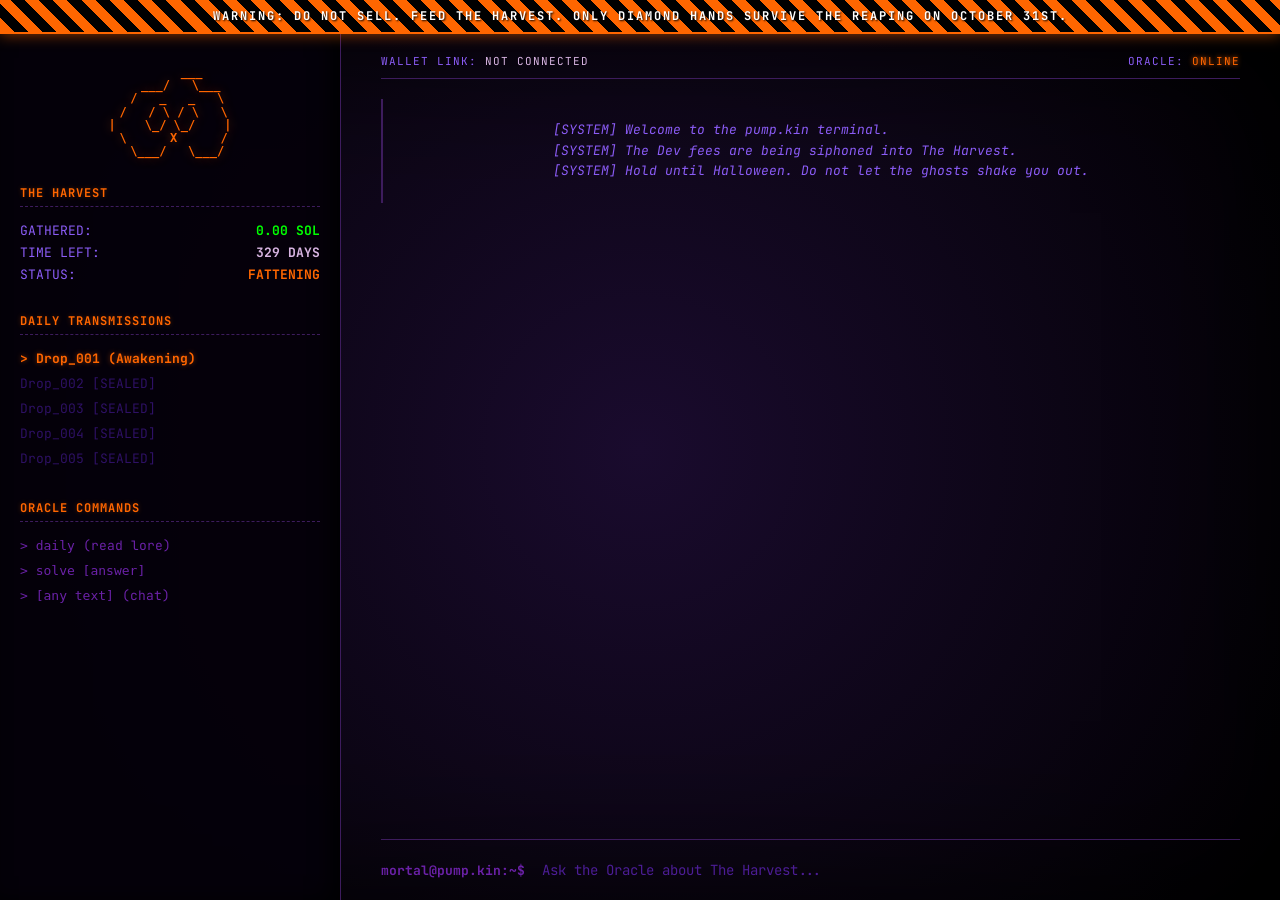
==== index.html @ 2b7a19b8 "Replace useless mini-log with an interactive ORACLE COMMANDS section in sidebar" ====
<!DOCTYPE html>
<html lang="en">
<head>
    <meta charset="UTF-8">
    <meta name="viewport" content="width=device-width, initial-scale=1.0">
    <title>pump.kin // THE HARVEST</title>
    <link rel="stylesheet" href="style.css">
    <link href="https://fonts.googleapis.com/css2?family=JetBrains+Mono:wght@400;700&display=swap" rel="stylesheet">
</head>
<body>
    
    <div class="warning-banner">
        <span class="blink">WARNING:</span> DO NOT SELL. FEED THE HARVEST. ONLY DIAMOND HANDS SURVIVE THE REAPING ON OCTOBER 31ST.
    </div>

    <div class="layout">
        
        <!-- Sidebar -->
        <div class="sidebar">
            <div class="sidebar-logo">
<pre class="ascii-pumpkin">
      ___
   ___/   \___
  /   _   _   \
 /   / \ / \   \
|    \_/ \_/    |
 \      X      /
  \___/   \___/
</pre>
            </div>

            <div class="sidebar-block">
                <div class="sidebar-title">THE HARVEST</div>
                <div class="vital-row">GATHERED: <span id="v-harvest" style="color: #00ff00;">0.00 SOL</span></div>
                <div class="vital-row">TIME LEFT: <span id="v-countdown">23 DAYS</span></div>
                <div class="vital-row">STATUS: <span id="v-mempool" style="color: #ff6600;">FATTENING</span></div>
            </div>

            <div class="sidebar-block">
                <div class="sidebar-title">DAILY TRANSMISSIONS</div>
                <ul class="ritual-list">
                    <li class="active" onclick="handleCommand('daily')">Drop_001 (Awakening)</li>
                    <li class="locked">Drop_002 [SEALED]</li>
                    <li class="locked">Drop_003 [SEALED]</li>
                    <li class="locked">Drop_004 [SEALED]</li>
                    <li class="locked">Drop_005 [SEALED]</li>
                </ul>
            </div>
            
            <div class="sidebar-block">
                <div class="sidebar-title">ORACLE COMMANDS</div>
                <ul class="ritual-list" style="color: #8b5cf6;">
                    <li onclick="document.getElementById('chat-input').value='daily'; document.getElementById('chat-input').focus();"><code>> daily</code> (read lore)</li>
                    <li onclick="document.getElementById('chat-input').value='solve '; document.getElementById('chat-input').focus();"><code>> solve [answer]</code></li>
                    <li><code>> [any text]</code> (chat)</li>
                </ul>
            </div>
        </div>

        <!-- Main Chat Area -->
        <div class="main-content">
            <div class="chat-header">
                <div class="header-left">
                    <span class="label">WALLET LINK:</span> <span class="val" id="session-id">NOT CONNECTED</span>
                </div>
                <div class="header-right">
                    <span class="label">ORACLE:</span> <span class="val" style="color: #ff6600; text-shadow: 0 0 5px #ff6600;">ONLINE</span>
                </div>
            </div>

            <div id="chat-log">
                <div class="message system">
                    [SYSTEM] Welcome to the pump.kin terminal. 
                    [SYSTEM] The Dev fees are being siphoned into The Harvest. 
                    [SYSTEM] Hold until Halloween. Do not let the ghosts shake you out.
                </div>
            </div>

            <div class="input-area">
                <span class="prompt-arrow">mortal@pump.kin:~$</span>
                <input type="text" id="chat-input" autocomplete="off" spellcheck="false" autofocus placeholder="Ask the Oracle about The Harvest...">
                <span class="cursor"></span>
            </div>
        </div>

    </div>

    <script src="script.js"></script>
</body>
</html>
---- style.css ----
body {
    margin: 0;
    padding: 0;
    /* Halloween Purple/Black gradient */
    background: radial-gradient(circle at center, #1a0b2e 0%, #000000 100%);
    color: #d8b4e2; /* Pale purple text */
    font-family: 'JetBrains Mono', 'Courier New', Courier, monospace;
    font-size: 13px;
    height: 100vh;
    display: flex;
    flex-direction: column;
}

/* Halloween Hazard Warning Banner */
.warning-banner {
    background: repeating-linear-gradient(
        45deg,
        #ff6600,
        #ff6600 10px,
        #000000 10px,
        #000000 20px
    );
    color: #fff;
    text-align: center;
    padding: 8px;
    font-weight: 700;
    font-size: 12px;
    letter-spacing: 2px;
    text-transform: uppercase;
    box-shadow: 0 0 15px rgba(255, 102, 0, 0.6);
    z-index: 10;
    text-shadow: 1px 1px 2px #000;
    border-bottom: 2px solid #ff6600;
}
.blink { animation: blinker 1s linear infinite; }
@keyframes blinker { 50% { opacity: 0; } }

/* Main Layout */
.layout {
    display: flex;
    flex-grow: 1;
    overflow: hidden;
    /* Subtle spooky spiderweb/vignette overlay effect */
    box-shadow: inset 0 0 150px rgba(0,0,0,0.9);
}

/* Sidebar */
.sidebar {
    width: 300px;
    border-right: 1px solid #3d1c5d;
    padding: 20px;
    background-color: rgba(5, 0, 10, 0.95);
    display: flex;
    flex-direction: column;
    gap: 25px;
    box-shadow: inset -10px 0 20px rgba(0,0,0,0.8);
}

.sidebar-logo {
    text-align: center;
    margin-bottom: -10px;
}

.ascii-pumpkin {
    color: #ff6600;
    font-size: 12px;
    line-height: 1.1;
    font-weight: bold;
    text-shadow: 0 0 10px rgba(255, 102, 0, 0.5);
    animation: float 3s ease-in-out infinite;
}

@keyframes float {
    0%, 100% { transform: translateY(0); }
    50% { transform: translateY(-5px); }
}

.sidebar-block {
    display: flex;
    flex-direction: column;
}

.sidebar-title {
    color: #ff6600;
    font-weight: 700;
    margin-bottom: 15px;
    border-bottom: 1px dashed #3d1c5d;
    padding-bottom: 5px;
    font-size: 12px;
    letter-spacing: 1px;
    text-shadow: 0 0 5px rgba(255, 102, 0, 0.3);
}

/* Vitals */
.vital-row {
    margin-bottom: 5px;
    color: #8b5cf6;
    display: flex;
    justify-content: space-between;
}
.vital-row span {
    color: #d8b4e2;
    font-weight: 700;
}

/* Rituals */
.ritual-list {
    list-style: none;
    padding: 0;
    margin: 0;
}

.ritual-list li {
    margin-bottom: 8px;
    cursor: pointer;
    color: #6b21a8;
    transition: color 0.2s;
}

.ritual-list li:hover { color: #d8b4e2; }

.ritual-list li.active {
    color: #ff6600;
    font-weight: 700;
    text-shadow: 0 0 5px rgba(255, 102, 0, 0.5);
}

.ritual-list li.active::before { content: "> "; }
.ritual-list li.locked { color: #2e1065; cursor: not-allowed; }

/* Mini Log */
#mini-log {
    font-size: 11px;
    color: #8b5cf6;
    display: flex;
    flex-direction: column;
    gap: 4px;
}

/* Main Content */
.main-content {
    flex-grow: 1;
    display: flex;
    flex-direction: column;
    padding: 20px 40px;
    background-color: transparent;
}

.chat-header {
    display: flex;
    justify-content: space-between;
    border-bottom: 1px solid #3d1c5d;
    padding-bottom: 10px;
    margin-bottom: 20px;
    font-size: 11px;
    letter-spacing: 1px;
}
.header-left .label, .header-right .label { color: #8b5cf6; }
.header-left .val { color: #d8b4e2; }

#chat-log {
    flex-grow: 1;
    overflow-y: auto;
    display: flex;
    flex-direction: column;
    gap: 15px;
    padding-right: 15px;
    scroll-behavior: smooth;
}
#chat-log::-webkit-scrollbar { width: 4px; }
#chat-log::-webkit-scrollbar-thumb { background-color: #ff6600; }
#chat-log::-webkit-scrollbar-track { background-color: transparent; }

.message {
    line-height: 1.6;
    word-wrap: break-word;
    white-space: pre-wrap;
    max-width: 100%;
}

.message.system {
    color: #8b5cf6;
    font-style: italic;
    border-left: 2px solid #3d1c5d;
    padding-left: 10px;
}

.message.user {
    color: #d8b4e2;
}
.message.user::before {
    content: "mortal@pump.kin:~$ ";
    color: #6b21a8;
    font-weight: 700;
}

.message.oracle {
    color: #fff; 
    border-left: 2px solid #ff6600;
    padding-left: 10px;
    background: linear-gradient(90deg, rgba(255, 102, 0, 0.08) 0%, transparent 100%);
}
.message.oracle::before {
    content: "ORACLE RESPONSE: \A";
    white-space: pre-wrap;
    color: #ff6600;
    font-weight: 700;
    text-shadow: 0 0 5px rgba(255, 102, 0, 0.8);
}

.ascii-art {
    color: #ff6600;
    display: block;
    margin-top: 15px;
    font-size: 12px;
    line-height: 1.1;
    text-shadow: 0 0 5px rgba(255, 102, 0, 0.4);
}

/* Input Area */
.input-area {
    display: flex;
    align-items: center;
    border-top: 1px solid #3d1c5d;
    padding-top: 20px;
    margin-top: 15px;
    position: relative;
}

.prompt-arrow {
    color: #6b21a8;
    margin-right: 15px;
    font-weight: 700;
}

#chat-input {
    background: transparent;
    border: none;
    color: #fff;
    font-family: inherit;
    font-size: 14px;
    flex-grow: 1;
    outline: none;
}
#chat-input::placeholder { color: #4c1d95; }

.media-container {
    margin-top: 15px;
    max-width: 350px;
    border: 1px solid #ff6600;
    padding: 5px;
    background: #000;
}
.media-container img, .media-container video { width: 100%; display: block; filter: sepia(100%) hue-rotate(330deg) saturate(300%) contrast(150%); }
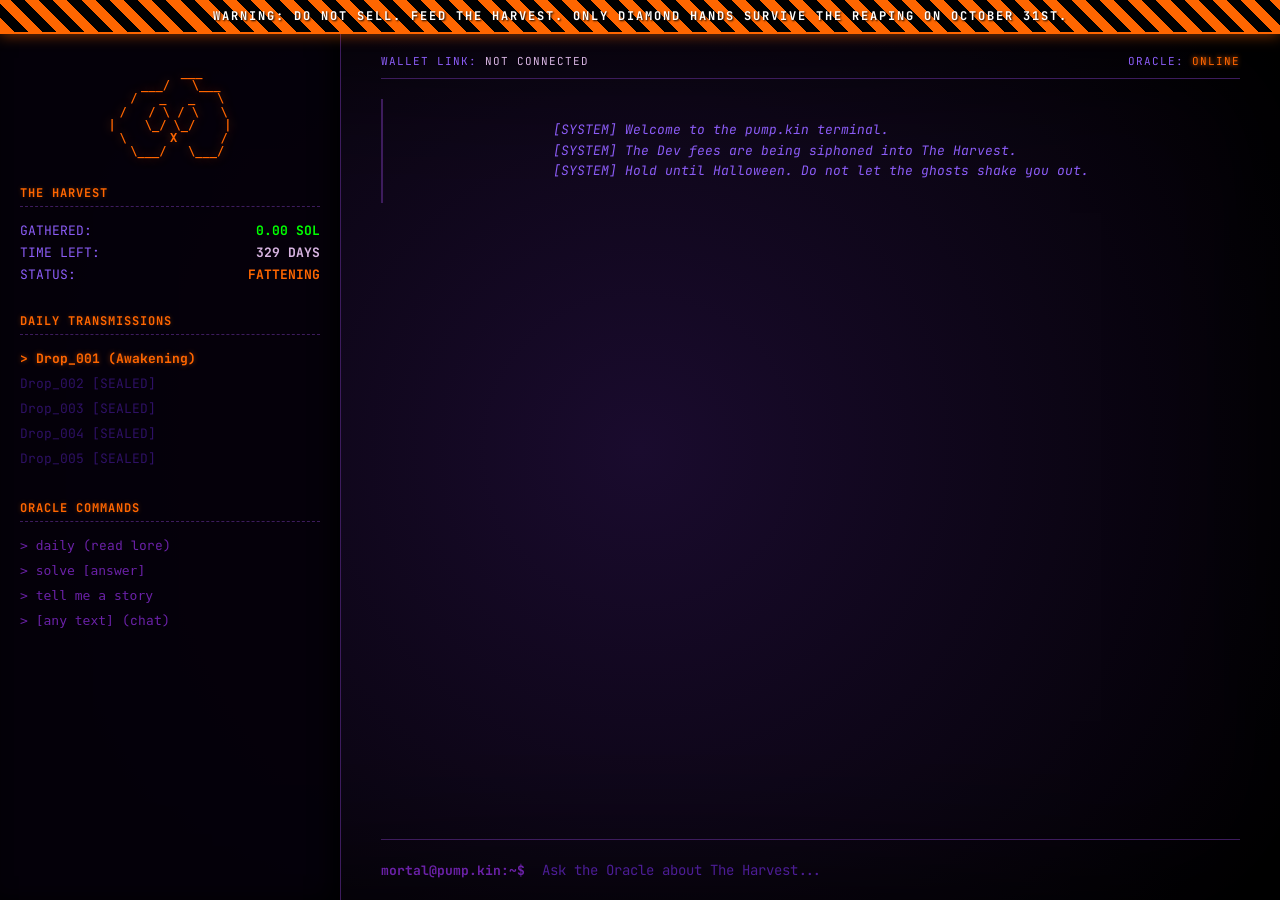
==== commit 1535d658: "Add 'tell me a story' command to sidebar" ====
--- a/index.html
+++ b/index.html
@@ -4,6 +4,7 @@
     <meta charset="UTF-8">
     <meta name="viewport" content="width=device-width, initial-scale=1.0">
     <title>pump.kin // THE HARVEST</title>
+    <link rel="icon" type="image/jpeg" href="/favicon.jpg">
     <link rel="stylesheet" href="style.css">
     <link href="https://fonts.googleapis.com/css2?family=JetBrains+Mono:wght@400;700&display=swap" rel="stylesheet">
 </head>
@@ -52,6 +53,7 @@
                 <ul class="ritual-list" style="color: #8b5cf6;">
                     <li onclick="document.getElementById('chat-input').value='daily'; document.getElementById('chat-input').focus();"><code>> daily</code> (read lore)</li>
                     <li onclick="document.getElementById('chat-input').value='solve '; document.getElementById('chat-input').focus();"><code>> solve [answer]</code></li>
+                    <li onclick="document.getElementById('chat-input').value='tell me a spooky crypto story'; document.getElementById('chat-input').focus();"><code>> tell me a story</code></li>
                     <li><code>> [any text]</code> (chat)</li>
                 </ul>
             </div>
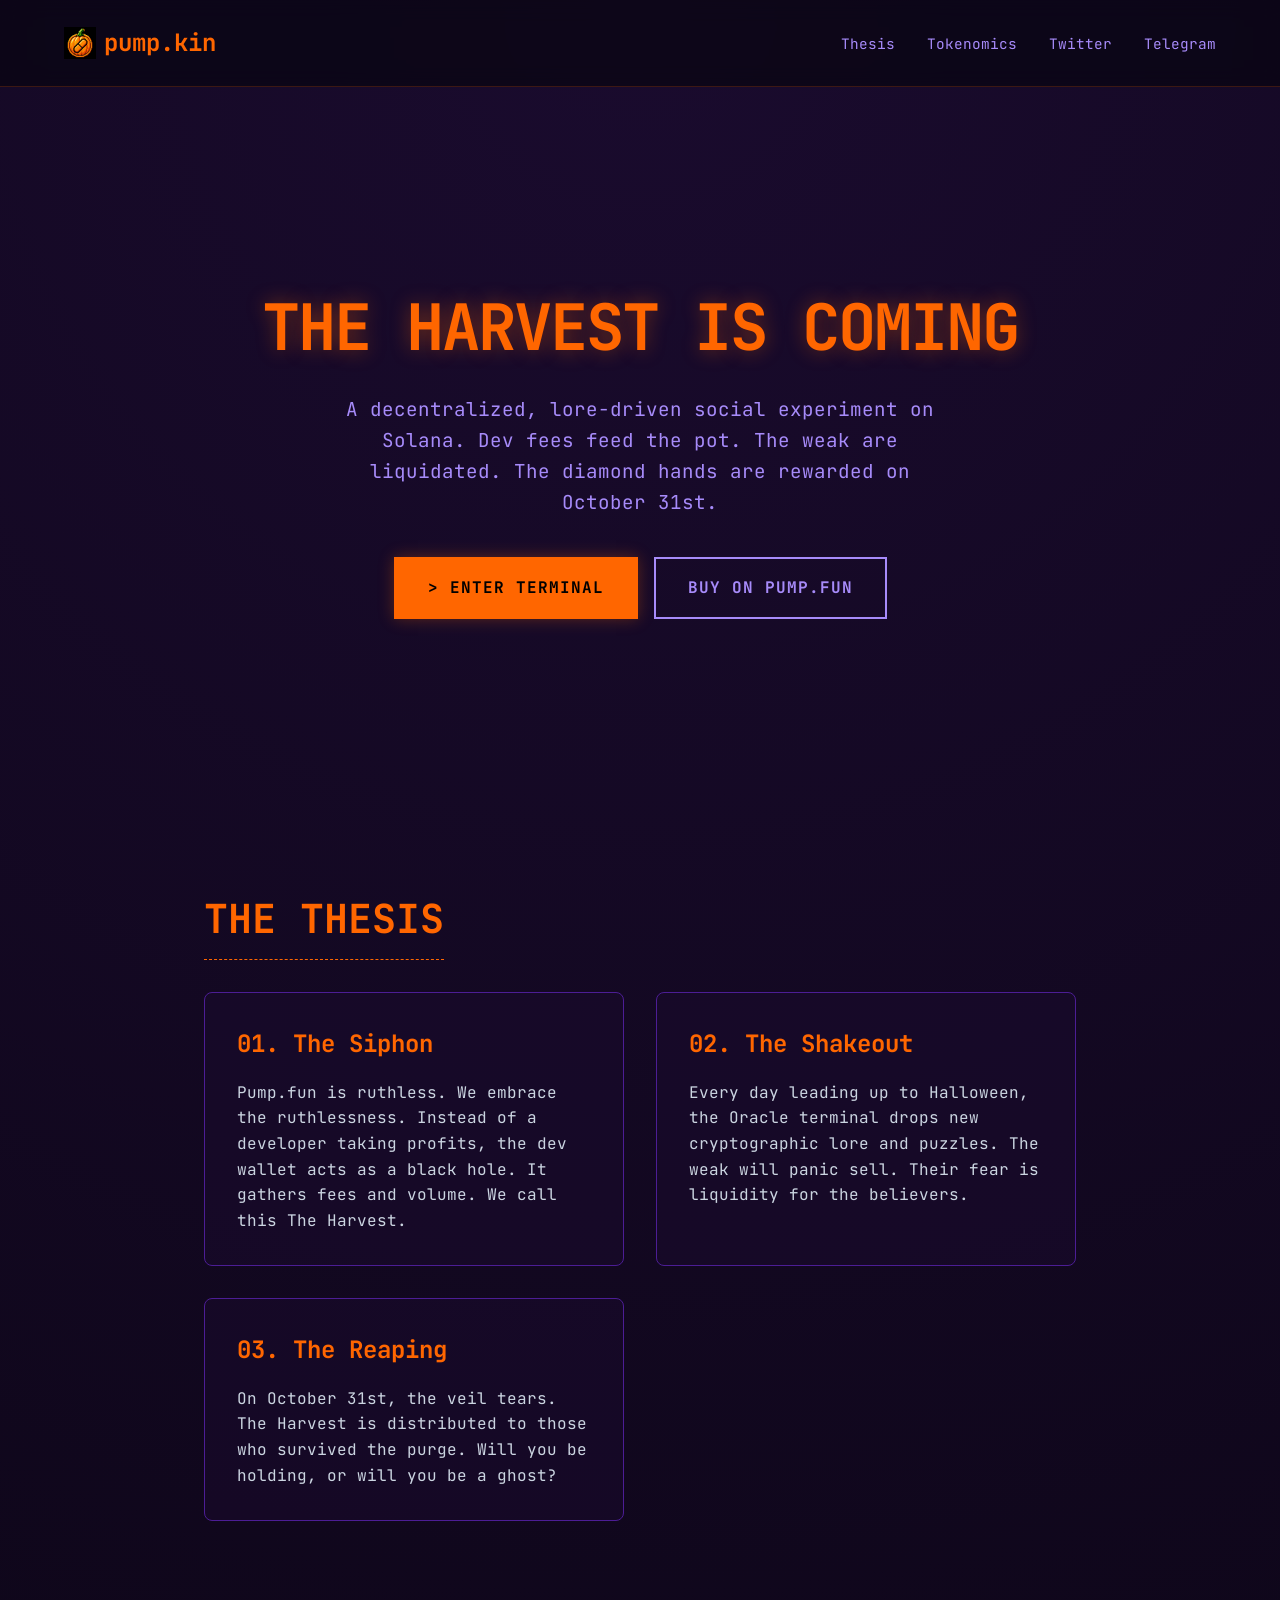
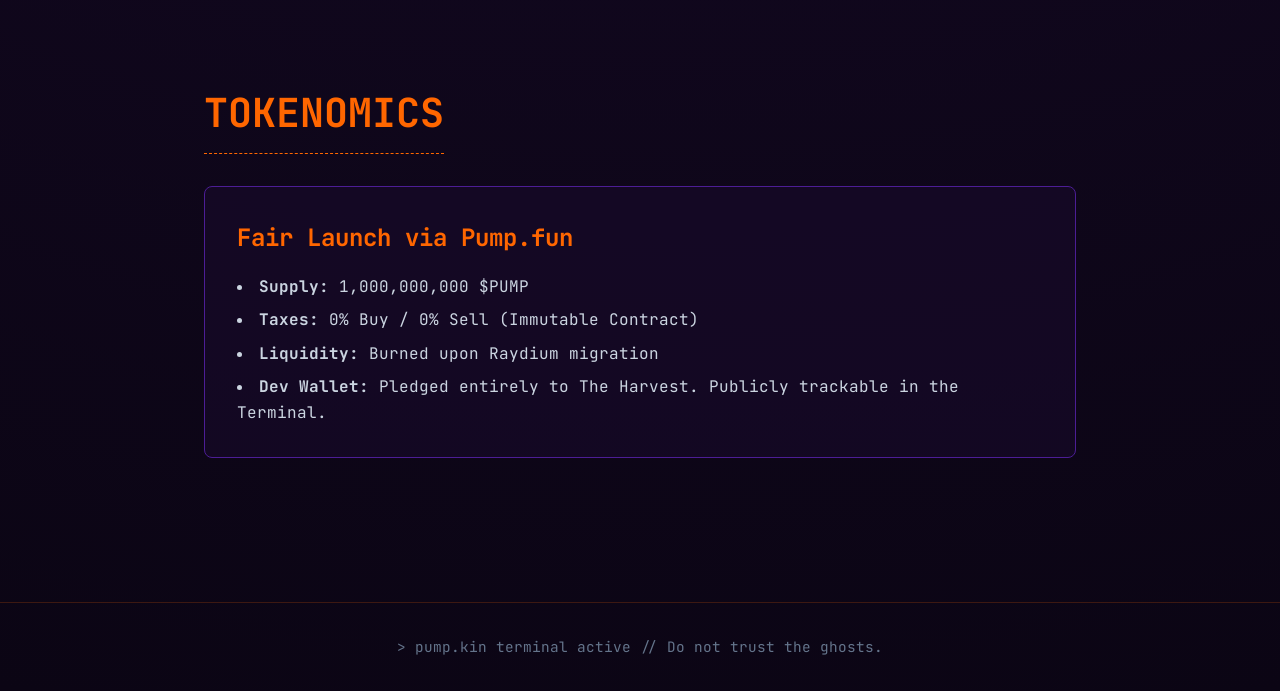
==== commit 15f7e7f3: "Build responsive crypto landing page and move terminal to /terminal.html" ====
--- a/index.html
+++ b/index.html
@@ -5,88 +5,69 @@
     <meta name="viewport" content="width=device-width, initial-scale=1.0">
     <title>pump.kin // THE HARVEST</title>
     <link rel="icon" type="image/jpeg" href="/favicon.jpg">
-    <link rel="stylesheet" href="style.css">
+    <link rel="stylesheet" href="landing.css">
     <link href="https://fonts.googleapis.com/css2?family=JetBrains+Mono:wght@400;700&display=swap" rel="stylesheet">
 </head>
 <body>
-    
-    <div class="warning-banner">
-        <span class="blink">WARNING:</span> DO NOT SELL. FEED THE HARVEST. ONLY DIAMOND HANDS SURVIVE THE REAPING ON OCTOBER 31ST.
-    </div>
 
-    <div class="layout">
-        
-        <!-- Sidebar -->
-        <div class="sidebar">
-            <div class="sidebar-logo">
-<pre class="ascii-pumpkin">
-      ___
-   ___/   \___
-  /   _   _   \
- /   / \ / \   \
-|    \_/ \_/    |
- \      X      /
-  \___/   \___/
-</pre>
+    <nav>
+        <a href="#" class="nav-brand">
+            <img src="/favicon.jpg" alt="pump.kin">
+            pump.kin
+        </a>
+        <div class="nav-links">
+            <a href="#thesis">Thesis</a>
+            <a href="#tokenomics">Tokenomics</a>
+            <a href="https://x.com" target="_blank">Twitter</a>
+            <a href="https://t.me" target="_blank">Telegram</a>
+        </div>
+    </nav>
+
+    <header class="hero">
+        <h1>THE HARVEST IS COMING</h1>
+        <p>A decentralized, lore-driven social experiment on Solana. Dev fees feed the pot. The weak are liquidated. The diamond hands are rewarded on October 31st.</p>
+        <div class="btn-group">
+            <a href="/terminal.html" class="btn btn-primary">> ENTER TERMINAL</a>
+            <a href="https://pump.fun" target="_blank" class="btn btn-secondary">BUY ON PUMP.FUN</a>
+        </div>
+    </header>
+
+    <section id="thesis">
+        <h2 class="section-title">THE THESIS</h2>
+        <div class="grid">
+            <div class="card">
+                <h3>01. The Siphon</h3>
+                <p>Pump.fun is ruthless. We embrace the ruthlessness. Instead of a developer taking profits, the dev wallet acts as a black hole. It gathers fees and volume. We call this The Harvest.</p>
             </div>
+            <div class="card">
+                <h3>02. The Shakeout</h3>
+                <p>Every day leading up to Halloween, the Oracle terminal drops new cryptographic lore and puzzles. The weak will panic sell. Their fear is liquidity for the believers.</p>
+            </div>
+            <div class="card">
+                <h3>03. The Reaping</h3>
+                <p>On October 31st, the veil tears. The Harvest is distributed to those who survived the purge. Will you be holding, or will you be a ghost?</p>
+            </div>
+        </div>
+    </section>
 
-            <div class="sidebar-block">
-                <div class="sidebar-title">THE HARVEST</div>
-                <div class="vital-row">GATHERED: <span id="v-harvest" style="color: #00ff00;">0.00 SOL</span></div>
-                <div class="vital-row">TIME LEFT: <span id="v-countdown">23 DAYS</span></div>
-                <div class="vital-row">STATUS: <span id="v-mempool" style="color: #ff6600;">FATTENING</span></div>
-            </div>
-
-            <div class="sidebar-block">
-                <div class="sidebar-title">DAILY TRANSMISSIONS</div>
-                <ul class="ritual-list">
-                    <li class="active" onclick="handleCommand('daily')">Drop_001 (Awakening)</li>
-                    <li class="locked">Drop_002 [SEALED]</li>
-                    <li class="locked">Drop_003 [SEALED]</li>
-                    <li class="locked">Drop_004 [SEALED]</li>
-                    <li class="locked">Drop_005 [SEALED]</li>
-                </ul>
-            </div>
-            
-            <div class="sidebar-block">
-                <div class="sidebar-title">ORACLE COMMANDS</div>
-                <ul class="ritual-list" style="color: #8b5cf6;">
-                    <li onclick="document.getElementById('chat-input').value='daily'; document.getElementById('chat-input').focus();"><code>> daily</code> (read lore)</li>
-                    <li onclick="document.getElementById('chat-input').value='solve '; document.getElementById('chat-input').focus();"><code>> solve [answer]</code></li>
-                    <li onclick="document.getElementById('chat-input').value='tell me a spooky crypto story'; document.getElementById('chat-input').focus();"><code>> tell me a story</code></li>
-                    <li><code>> [any text]</code> (chat)</li>
+    <section id="tokenomics">
+        <h2 class="section-title">TOKENOMICS</h2>
+        <div class="grid" style="grid-template-columns: 1fr;">
+            <div class="card">
+                <h3>Fair Launch via Pump.fun</h3>
+                <ul style="list-style-position: inside; color: #cbd5e1; margin-top: 1rem;">
+                    <li style="margin-bottom: 0.5rem;"><strong>Supply:</strong> 1,000,000,000 $PUMP</li>
+                    <li style="margin-bottom: 0.5rem;"><strong>Taxes:</strong> 0% Buy / 0% Sell (Immutable Contract)</li>
+                    <li style="margin-bottom: 0.5rem;"><strong>Liquidity:</strong> Burned upon Raydium migration</li>
+                    <li><strong>Dev Wallet:</strong> Pledged entirely to The Harvest. Publicly trackable in the Terminal.</li>
                 </ul>
             </div>
         </div>
+    </section>
 
-        <!-- Main Chat Area -->
-        <div class="main-content">
-            <div class="chat-header">
-                <div class="header-left">
-                    <span class="label">WALLET LINK:</span> <span class="val" id="session-id">NOT CONNECTED</span>
-                </div>
-                <div class="header-right">
-                    <span class="label">ORACLE:</span> <span class="val" style="color: #ff6600; text-shadow: 0 0 5px #ff6600;">ONLINE</span>
-                </div>
-            </div>
+    <footer>
+        > pump.kin terminal active // Do not trust the ghosts.
+    </footer>
 
-            <div id="chat-log">
-                <div class="message system">
-                    [SYSTEM] Welcome to the pump.kin terminal. 
-                    [SYSTEM] The Dev fees are being siphoned into The Harvest. 
-                    [SYSTEM] Hold until Halloween. Do not let the ghosts shake you out.
-                </div>
-            </div>
-
-            <div class="input-area">
-                <span class="prompt-arrow">mortal@pump.kin:~$</span>
-                <input type="text" id="chat-input" autocomplete="off" spellcheck="false" autofocus placeholder="Ask the Oracle about The Harvest...">
-                <span class="cursor"></span>
-            </div>
-        </div>
-
-    </div>
-
-    <script src="script.js"></script>
 </body>
 </html>
--- a/landing.css
+++ b/landing.css
@@ -0,0 +1,188 @@
+* {
+    margin: 0;
+    padding: 0;
+    box-sizing: border-box;
+}
+
+body {
+    background-color: #0b0514;
+    background-image: radial-gradient(circle at 50% 0%, #1a0b2e 0%, #0b0514 100%);
+    color: #e2e8f0;
+    font-family: 'JetBrains Mono', monospace;
+    line-height: 1.6;
+    min-height: 100vh;
+    overflow-x: hidden;
+}
+
+/* Nav */
+nav {
+    display: flex;
+    justify-content: space-between;
+    align-items: center;
+    padding: 1.5rem 5%;
+    border-bottom: 1px solid rgba(255, 102, 0, 0.2);
+    background: rgba(11, 5, 20, 0.8);
+    backdrop-filter: blur(10px);
+    position: sticky;
+    top: 0;
+    z-index: 100;
+}
+
+.nav-brand {
+    font-size: 1.5rem;
+    font-weight: bold;
+    color: #ff6600;
+    display: flex;
+    align-items: center;
+    gap: 0.5rem;
+    text-decoration: none;
+}
+
+.nav-brand img {
+    height: 32px;
+    width: 32px;
+}
+
+.nav-links {
+    display: flex;
+    gap: 2rem;
+}
+
+.nav-links a {
+    color: #a78bfa;
+    text-decoration: none;
+    font-size: 0.9rem;
+    transition: color 0.2s;
+}
+
+.nav-links a:hover {
+    color: #ff6600;
+}
+
+/* Hero */
+.hero {
+    min-height: 80vh;
+    display: flex;
+    flex-direction: column;
+    justify-content: center;
+    align-items: center;
+    text-align: center;
+    padding: 4rem 5%;
+    position: relative;
+}
+
+.hero h1 {
+    font-size: 4rem;
+    color: #ff6600;
+    margin-bottom: 1rem;
+    text-shadow: 0 0 20px rgba(255, 102, 0, 0.4);
+    letter-spacing: -2px;
+}
+
+.hero p {
+    font-size: 1.2rem;
+    color: #a78bfa;
+    max-width: 600px;
+    margin-bottom: 2.5rem;
+}
+
+.btn-group {
+    display: flex;
+    gap: 1rem;
+    flex-wrap: wrap;
+    justify-content: center;
+}
+
+.btn {
+    padding: 1rem 2rem;
+    font-size: 1rem;
+    font-weight: bold;
+    font-family: inherit;
+    text-decoration: none;
+    text-transform: uppercase;
+    border: 2px solid;
+    cursor: pointer;
+    transition: all 0.2s;
+    letter-spacing: 1px;
+}
+
+.btn-primary {
+    background: #ff6600;
+    color: #000;
+    border-color: #ff6600;
+    box-shadow: 0 0 15px rgba(255, 102, 0, 0.3);
+}
+
+.btn-primary:hover {
+    background: transparent;
+    color: #ff6600;
+    box-shadow: 0 0 25px rgba(255, 102, 0, 0.5);
+}
+
+.btn-secondary {
+    background: transparent;
+    color: #a78bfa;
+    border-color: #a78bfa;
+}
+
+.btn-secondary:hover {
+    background: rgba(167, 139, 250, 0.1);
+    color: #fff;
+    border-color: #fff;
+}
+
+/* Sections */
+section {
+    padding: 5rem 5%;
+    max-width: 1000px;
+    margin: 0 auto;
+}
+
+.section-title {
+    font-size: 2.5rem;
+    color: #ff6600;
+    margin-bottom: 2rem;
+    border-bottom: 1px dashed #ff6600;
+    padding-bottom: 0.5rem;
+    display: inline-block;
+}
+
+/* Cards */
+.grid {
+    display: grid;
+    grid-template-columns: repeat(auto-fit, minmax(300px, 1fr));
+    gap: 2rem;
+}
+
+.card {
+    background: rgba(26, 11, 46, 0.5);
+    border: 1px solid #4c1d95;
+    padding: 2rem;
+    border-radius: 8px;
+    transition: transform 0.2s, border-color 0.2s;
+}
+
+.card:hover {
+    transform: translateY(-5px);
+    border-color: #ff6600;
+}
+
+.card h3 {
+    color: #ff6600;
+    margin-bottom: 1rem;
+    font-size: 1.5rem;
+}
+
+.card p {
+    color: #cbd5e1;
+}
+
+/* Footer */
+footer {
+    text-align: center;
+    padding: 2rem;
+    border-top: 1px solid rgba(255, 102, 0, 0.2);
+    margin-top: 4rem;
+    color: #64748b;
+    font-size: 0.9rem;
+}
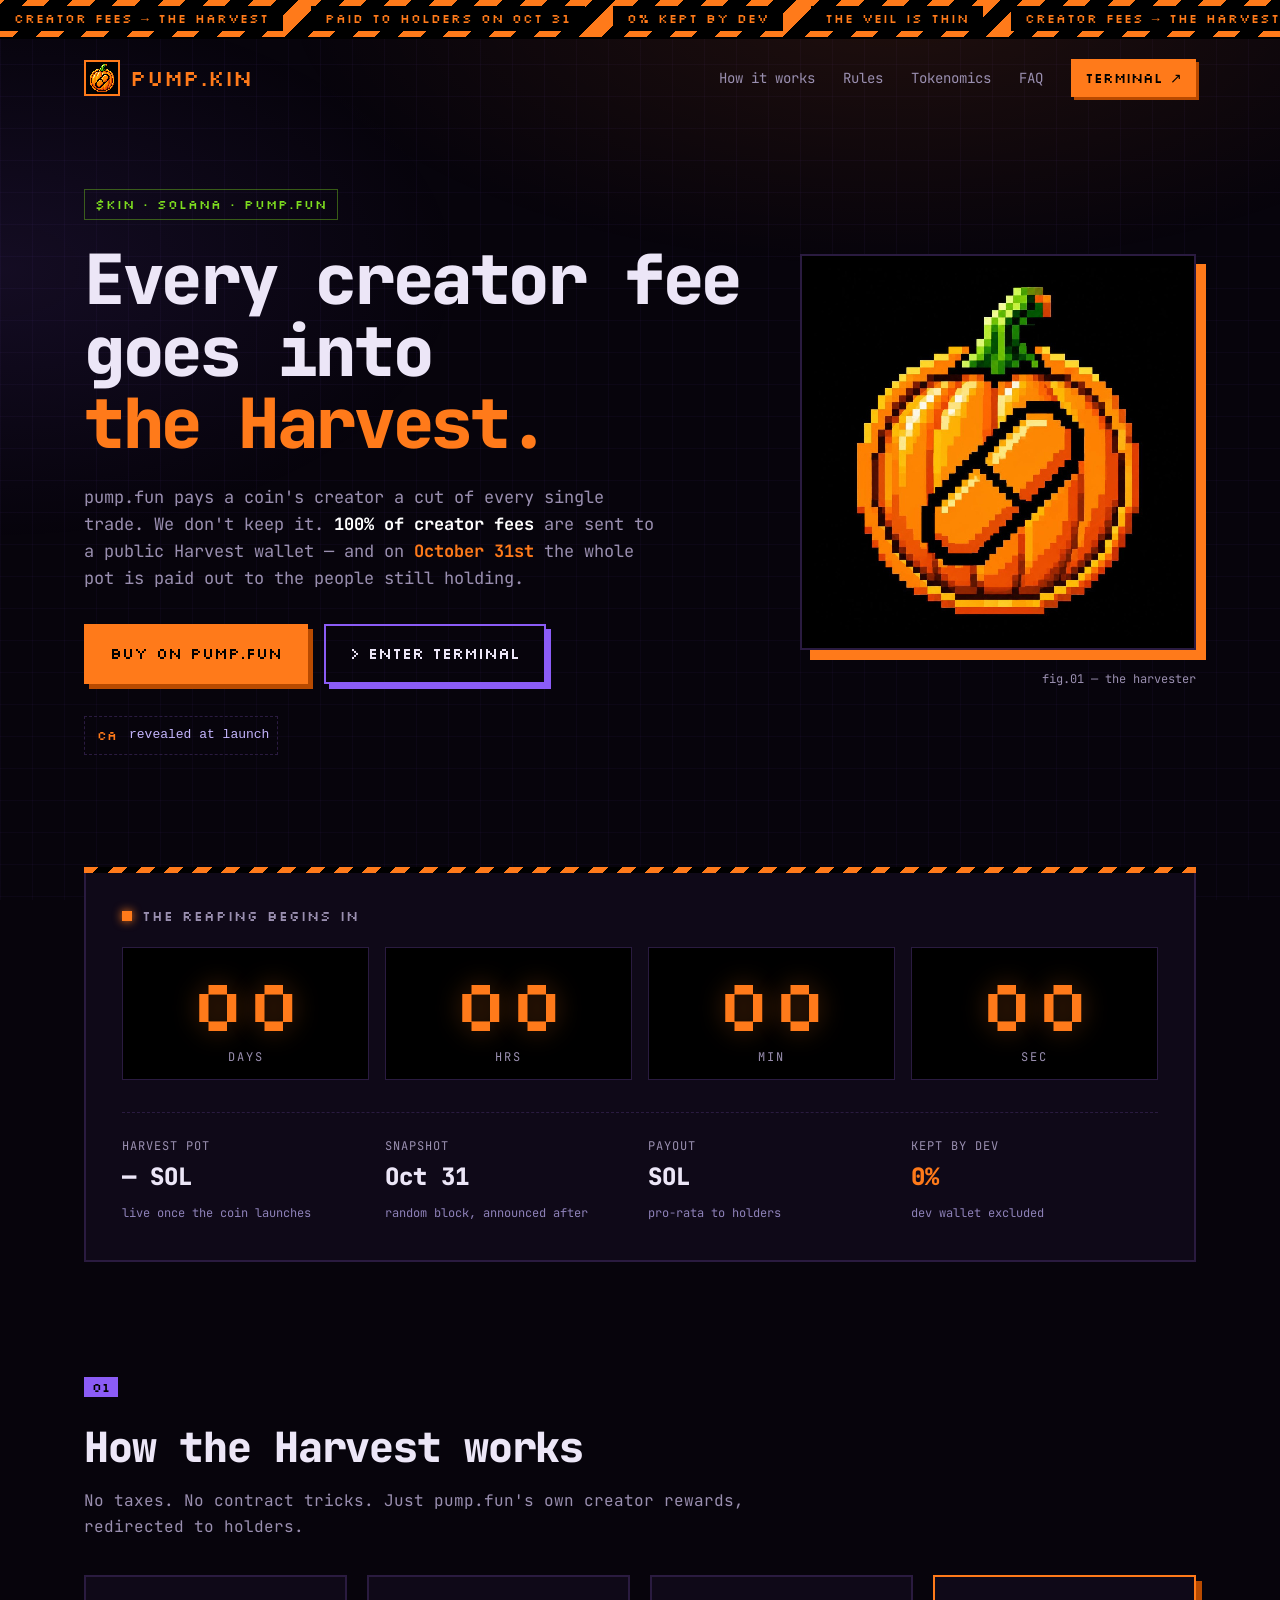
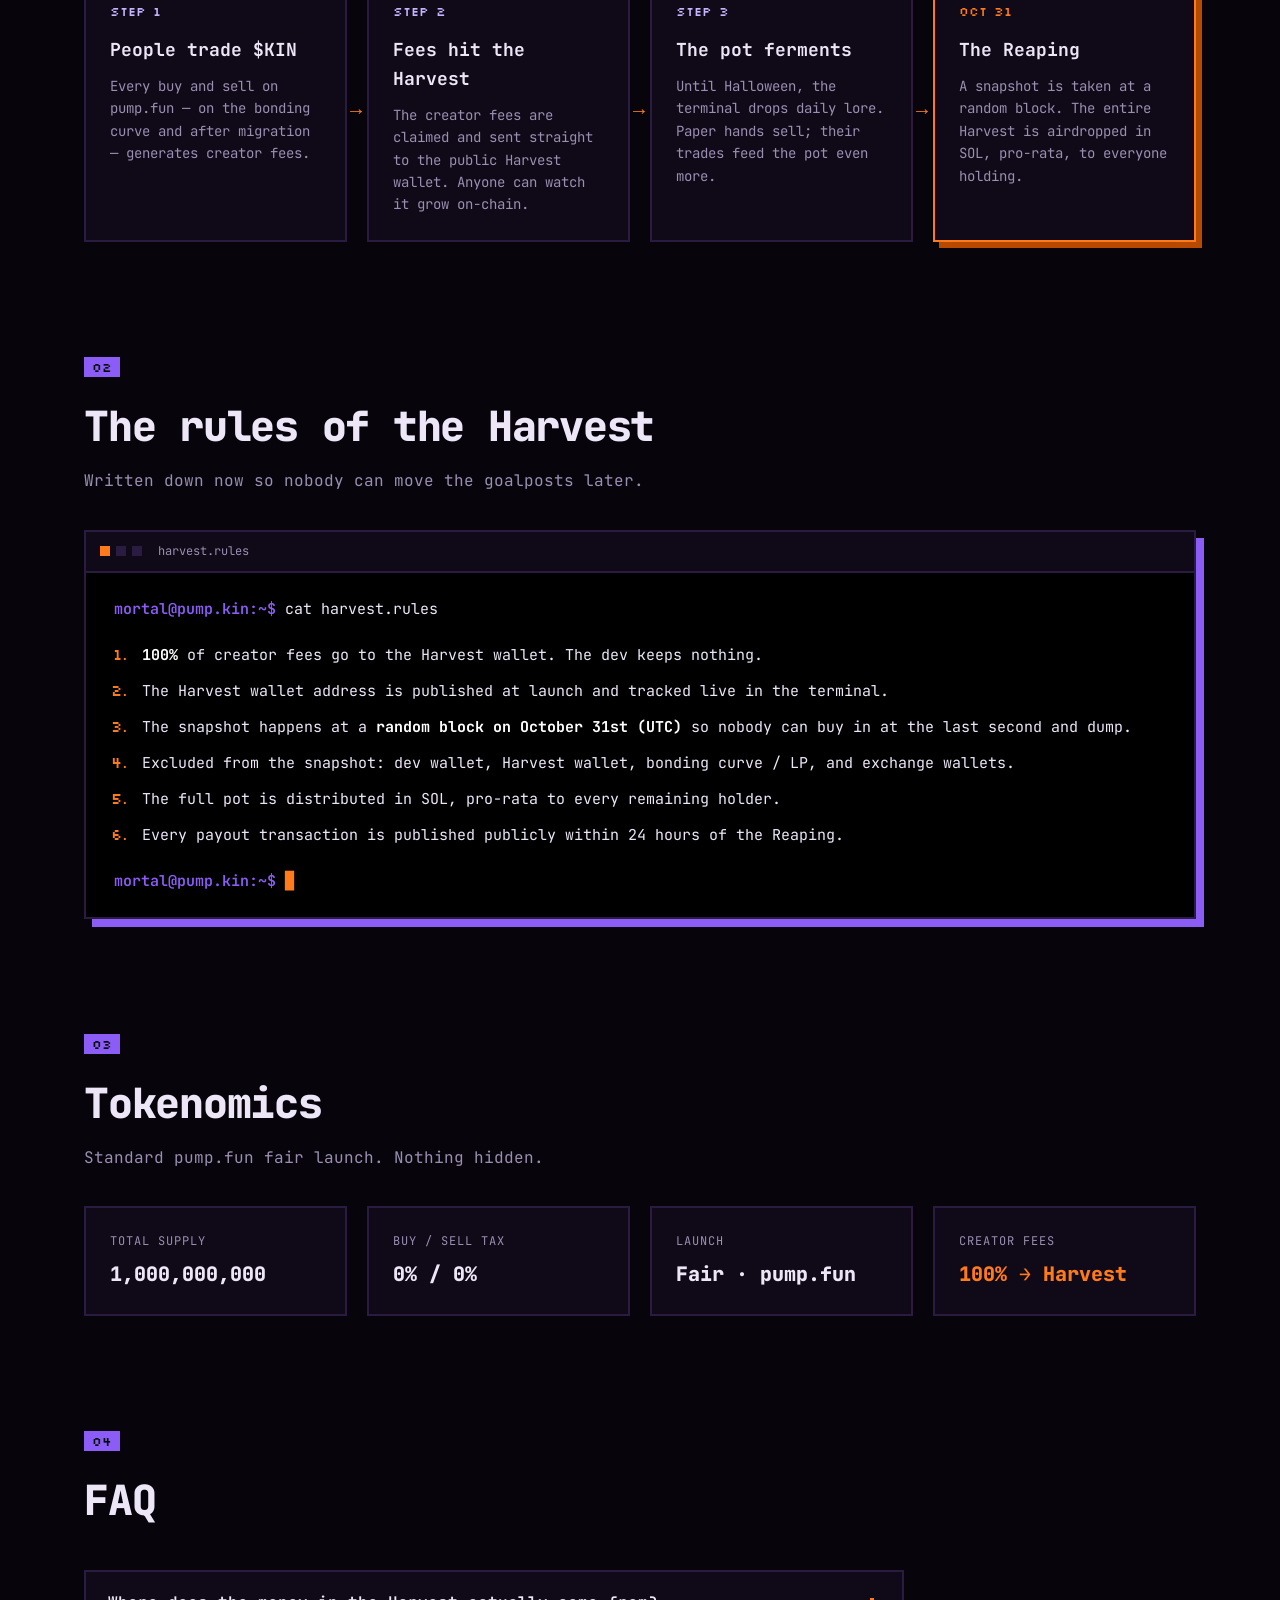
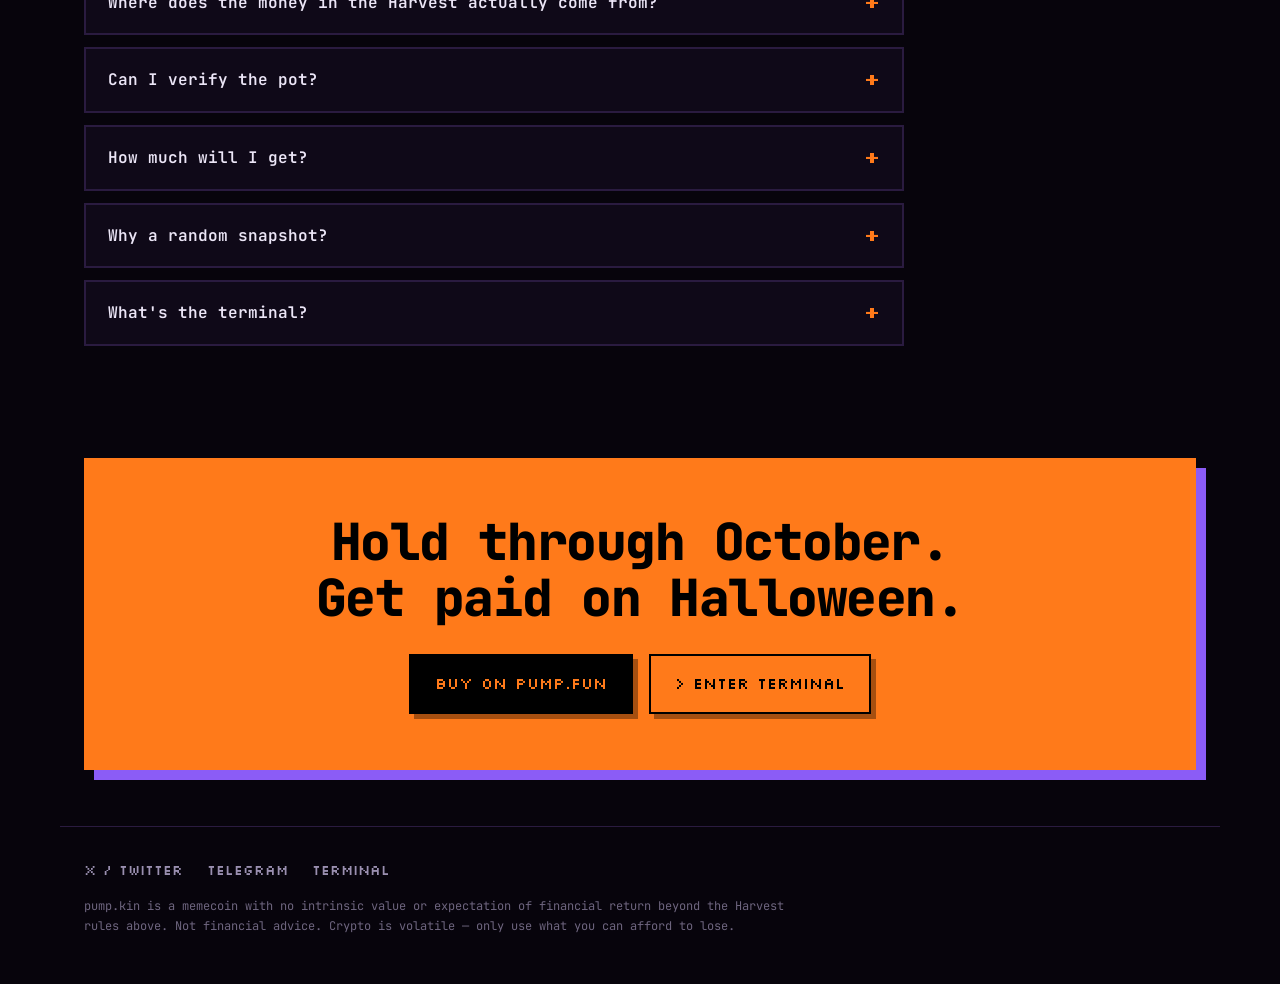
==== commit 4ecf7b7d: "Redesign landing page around the Harvest thesis (creator fees -> holders on Oct 31)" ====
--- a/index.html
+++ b/index.html
@@ -3,71 +3,230 @@
 <head>
     <meta charset="UTF-8">
     <meta name="viewport" content="width=device-width, initial-scale=1.0">
-    <title>pump.kin // THE HARVEST</title>
+    <title>pump.kin — The Harvest</title>
+    <meta name="description" content="Every pump.fun creator fee goes into the Harvest. On October 31st, it gets paid out to the holders.">
     <link rel="icon" type="image/jpeg" href="/favicon.jpg">
+    <link rel="preconnect" href="https://fonts.googleapis.com">
+    <link rel="preconnect" href="https://fonts.gstatic.com" crossorigin>
+    <link href="https://fonts.googleapis.com/css2?family=JetBrains+Mono:wght@400;600;800&family=Silkscreen:wght@400;700&display=swap" rel="stylesheet">
     <link rel="stylesheet" href="landing.css">
-    <link href="https://fonts.googleapis.com/css2?family=JetBrains+Mono:wght@400;700&display=swap" rel="stylesheet">
 </head>
 <body>
 
-    <nav>
-        <a href="#" class="nav-brand">
-            <img src="/favicon.jpg" alt="pump.kin">
-            pump.kin
+    <!-- Hazard tape ticker -->
+    <div class="tape" aria-hidden="true">
+        <div class="tape-track">
+            <span>CREATOR FEES → THE HARVEST</span><span>PAID TO HOLDERS ON OCT 31</span><span>0% KEPT BY DEV</span><span>THE VEIL IS THIN</span>
+            <span>CREATOR FEES → THE HARVEST</span><span>PAID TO HOLDERS ON OCT 31</span><span>0% KEPT BY DEV</span><span>THE VEIL IS THIN</span>
+            <span>CREATOR FEES → THE HARVEST</span><span>PAID TO HOLDERS ON OCT 31</span><span>0% KEPT BY DEV</span><span>THE VEIL IS THIN</span>
+            <span>CREATOR FEES → THE HARVEST</span><span>PAID TO HOLDERS ON OCT 31</span><span>0% KEPT BY DEV</span><span>THE VEIL IS THIN</span>
+        </div>
+    </div>
+
+    <nav class="wrap">
+        <a href="#" class="brand">
+            <img src="/favicon.jpg" alt="">
+            <span>pump.kin</span>
         </a>
         <div class="nav-links">
-            <a href="#thesis">Thesis</a>
+            <a href="#how">How it works</a>
+            <a href="#rules">Rules</a>
             <a href="#tokenomics">Tokenomics</a>
-            <a href="https://x.com" target="_blank">Twitter</a>
-            <a href="https://t.me" target="_blank">Telegram</a>
+            <a href="#faq">FAQ</a>
+            <a href="/terminal.html" class="nav-cta">Terminal ↗</a>
         </div>
     </nav>
 
-    <header class="hero">
-        <h1>THE HARVEST IS COMING</h1>
-        <p>A decentralized, lore-driven social experiment on Solana. Dev fees feed the pot. The weak are liquidated. The diamond hands are rewarded on October 31st.</p>
-        <div class="btn-group">
-            <a href="/terminal.html" class="btn btn-primary">> ENTER TERMINAL</a>
-            <a href="https://pump.fun" target="_blank" class="btn btn-secondary">BUY ON PUMP.FUN</a>
+    <!-- HERO -->
+    <header class="hero wrap">
+        <div class="hero-copy">
+            <div class="eyebrow">$KIN · SOLANA · PUMP.FUN</div>
+            <h1>Every creator fee goes into <span class="o">the&nbsp;Harvest.</span></h1>
+            <p class="lede">
+                pump.fun pays a coin's creator a cut of every single trade.
+                We don't keep it. <b>100% of creator fees</b> are sent to a public Harvest wallet —
+                and on <b class="o">October 31st</b> the whole pot is paid out to the people still holding.
+            </p>
+            <div class="cta-row">
+                <a href="https://pump.fun" target="_blank" rel="noopener" class="btn btn-primary">Buy on pump.fun</a>
+                <a href="/terminal.html" class="btn btn-ghost">&gt; Enter terminal</a>
+            </div>
+            <div class="ca">
+                <span class="ca-label">CA</span>
+                <code id="ca-value">revealed at launch</code>
+                <button id="ca-copy" type="button">copy</button>
+            </div>
+        </div>
+
+        <div class="hero-art">
+            <div class="art-frame">
+                <img src="/favicon.jpg" alt="pump.kin pixel pumpkin">
+            </div>
+            <div class="art-caption">fig.01 — the harvester</div>
         </div>
     </header>
 
-    <section id="thesis">
-        <h2 class="section-title">THE THESIS</h2>
-        <div class="grid">
-            <div class="card">
-                <h3>01. The Siphon</h3>
-                <p>Pump.fun is ruthless. We embrace the ruthlessness. Instead of a developer taking profits, the dev wallet acts as a black hole. It gathers fees and volume. We call this The Harvest.</p>
-            </div>
-            <div class="card">
-                <h3>02. The Shakeout</h3>
-                <p>Every day leading up to Halloween, the Oracle terminal drops new cryptographic lore and puzzles. The weak will panic sell. Their fear is liquidity for the believers.</p>
-            </div>
-            <div class="card">
-                <h3>03. The Reaping</h3>
-                <p>On October 31st, the veil tears. The Harvest is distributed to those who survived the purge. Will you be holding, or will you be a ghost?</p>
-            </div>
-        </div>
-    </section>
-
-    <section id="tokenomics">
-        <h2 class="section-title">TOKENOMICS</h2>
-        <div class="grid" style="grid-template-columns: 1fr;">
-            <div class="card">
-                <h3>Fair Launch via Pump.fun</h3>
-                <ul style="list-style-position: inside; color: #cbd5e1; margin-top: 1rem;">
-                    <li style="margin-bottom: 0.5rem;"><strong>Supply:</strong> 1,000,000,000 $PUMP</li>
-                    <li style="margin-bottom: 0.5rem;"><strong>Taxes:</strong> 0% Buy / 0% Sell (Immutable Contract)</li>
-                    <li style="margin-bottom: 0.5rem;"><strong>Liquidity:</strong> Burned upon Raydium migration</li>
-                    <li><strong>Dev Wallet:</strong> Pledged entirely to The Harvest. Publicly trackable in the Terminal.</li>
-                </ul>
-            </div>
-        </div>
-    </section>
-
-    <footer>
-        > pump.kin terminal active // Do not trust the ghosts.
+    <!-- COUNTDOWN + POT -->
+    <section class="wrap">
+        <div class="reaping">
+            <div class="reaping-head">
+                <span class="dot"></span> THE REAPING BEGINS IN
+            </div>
+            <div class="countdown" id="countdown">
+                <div><span id="cd-d">00</span><small>days</small></div>
+                <div><span id="cd-h">00</span><small>hrs</small></div>
+                <div><span id="cd-m">00</span><small>min</small></div>
+                <div><span id="cd-s">00</span><small>sec</small></div>
+            </div>
+            <div class="pot-grid">
+                <div class="pot">
+                    <small>Harvest pot</small>
+                    <strong id="pot-value">— SOL</strong>
+                    <em>live once the coin launches</em>
+                </div>
+                <div class="pot">
+                    <small>Snapshot</small>
+                    <strong>Oct 31</strong>
+                    <em>random block, announced after</em>
+                </div>
+                <div class="pot">
+                    <small>Payout</small>
+                    <strong>SOL</strong>
+                    <em>pro-rata to holders</em>
+                </div>
+                <div class="pot">
+                    <small>Kept by dev</small>
+                    <strong class="o">0%</strong>
+                    <em>dev wallet excluded</em>
+                </div>
+            </div>
+        </div>
+    </section>
+
+    <!-- HOW IT WORKS -->
+    <section id="how" class="wrap">
+        <div class="section-head">
+            <span class="tag">01</span>
+            <h2>How the Harvest works</h2>
+            <p>No taxes. No contract tricks. Just pump.fun's own creator rewards, redirected to holders.</p>
+        </div>
+
+        <div class="steps">
+            <div class="step">
+                <div class="step-num">STEP 1</div>
+                <h3>People trade $KIN</h3>
+                <p>Every buy and sell on pump.fun — on the bonding curve and after migration — generates creator fees.</p>
+            </div>
+            <div class="step">
+                <div class="step-num">STEP 2</div>
+                <h3>Fees hit the Harvest</h3>
+                <p>The creator fees are claimed and sent straight to the public Harvest wallet. Anyone can watch it grow on-chain.</p>
+            </div>
+            <div class="step">
+                <div class="step-num">STEP 3</div>
+                <h3>The pot ferments</h3>
+                <p>Until Halloween, the terminal drops daily lore. Paper hands sell; their trades feed the pot even more.</p>
+            </div>
+            <div class="step step-final">
+                <div class="step-num">OCT 31</div>
+                <h3>The Reaping</h3>
+                <p>A snapshot is taken at a random block. The entire Harvest is airdropped in SOL, pro-rata, to everyone holding.</p>
+            </div>
+        </div>
+    </section>
+
+    <!-- RULES -->
+    <section id="rules" class="wrap">
+        <div class="section-head">
+            <span class="tag">02</span>
+            <h2>The rules of the Harvest</h2>
+            <p>Written down now so nobody can move the goalposts later.</p>
+        </div>
+
+        <div class="term">
+            <div class="term-bar"><i></i><i></i><i></i><span>harvest.rules</span></div>
+            <div class="term-body">
+                <p><span class="p">mortal@pump.kin:~$</span> cat harvest.rules</p>
+                <ol>
+                    <li><b>100%</b> of creator fees go to the Harvest wallet. The dev keeps nothing.</li>
+                    <li>The Harvest wallet address is published at launch and tracked live in the terminal.</li>
+                    <li>The snapshot happens at a <b>random block on October 31st (UTC)</b> so nobody can buy in at the last second and dump.</li>
+                    <li>Excluded from the snapshot: dev wallet, Harvest wallet, bonding curve / LP, and exchange wallets.</li>
+                    <li>The full pot is distributed in SOL, pro-rata to every remaining holder.</li>
+                    <li>Every payout transaction is published publicly within 24 hours of the Reaping.</li>
+                </ol>
+                <p><span class="p">mortal@pump.kin:~$</span> <span class="blink">█</span></p>
+            </div>
+        </div>
+    </section>
+
+    <!-- TOKENOMICS -->
+    <section id="tokenomics" class="wrap">
+        <div class="section-head">
+            <span class="tag">03</span>
+            <h2>Tokenomics</h2>
+            <p>Standard pump.fun fair launch. Nothing hidden.</p>
+        </div>
+
+        <div class="stats">
+            <div class="stat"><small>Total supply</small><strong>1,000,000,000</strong></div>
+            <div class="stat"><small>Buy / sell tax</small><strong>0% / 0%</strong></div>
+            <div class="stat"><small>Launch</small><strong>Fair · pump.fun</strong></div>
+            <div class="stat"><small>Creator fees</small><strong class="o">100% → Harvest</strong></div>
+        </div>
+    </section>
+
+    <!-- FAQ -->
+    <section id="faq" class="wrap">
+        <div class="section-head">
+            <span class="tag">04</span>
+            <h2>FAQ</h2>
+        </div>
+
+        <div class="faq">
+            <details>
+                <summary>Where does the money in the Harvest actually come from?</summary>
+                <p>pump.fun rewards coin creators with a share of trading fees on every trade. Normally the dev pockets that. Here, all of it is sent to the Harvest wallet instead. More volume = bigger pot.</p>
+            </details>
+            <details>
+                <summary>Can I verify the pot?</summary>
+                <p>Yes. The Harvest wallet address goes public at launch. You can check it on Solscan any time, and the terminal shows the live balance.</p>
+            </details>
+            <details>
+                <summary>How much will I get?</summary>
+                <p>Your share of the pot equals your share of eligible supply at the snapshot. Hold 1% of eligible supply, receive 1% of the Harvest.</p>
+            </details>
+            <details>
+                <summary>Why a random snapshot?</summary>
+                <p>So people can't ape in one minute before the snapshot and dump the next. If you want the Harvest, hold through October.</p>
+            </details>
+            <details>
+                <summary>What's the terminal?</summary>
+                <p>An AI oracle that lives at <a href="/terminal.html">/terminal</a>. It drops a new piece of lore every day until Halloween and answers questions — cryptically.</p>
+            </details>
+        </div>
+    </section>
+
+    <!-- FINAL CTA -->
+    <section class="wrap">
+        <div class="final">
+            <h2>Hold through October.<br>Get paid on Halloween.</h2>
+            <div class="cta-row">
+                <a href="https://pump.fun" target="_blank" rel="noopener" class="btn btn-dark">Buy on pump.fun</a>
+                <a href="/terminal.html" class="btn btn-outline-dark">&gt; Enter terminal</a>
+            </div>
+        </div>
+    </section>
+
+    <footer class="wrap">
+        <div class="foot-links">
+            <a href="https://x.com" target="_blank" rel="noopener">X / Twitter</a>
+            <a href="https://t.me" target="_blank" rel="noopener">Telegram</a>
+            <a href="/terminal.html">Terminal</a>
+        </div>
+        <p>pump.kin is a memecoin with no intrinsic value or expectation of financial return beyond the Harvest rules above. Not financial advice. Crypto is volatile — only use what you can afford to lose.</p>
     </footer>
 
+    <script src="landing.js"></script>
 </body>
 </html>
--- a/landing.css
+++ b/landing.css
@@ -1,188 +1,416 @@
-* {
-    margin: 0;
-    padding: 0;
-    box-sizing: border-box;
-}
+:root {
+    --bg: #07040c;
+    --panel: #0f0918;
+    --line: #2a1b40;
+    --orange: #ff7a1a;
+    --orange-d: #b84a00;
+    --purple: #8b5cf6;
+    --purple-l: #c4b5fd;
+    --green: #7ddc1f;
+    --text: #ece6f7;
+    --muted: #9a8fb0;
+    --pixel: 'Silkscreen', monospace;
+    --mono: 'JetBrains Mono', monospace;
+}
+
+* { margin: 0; padding: 0; box-sizing: border-box; }
+html { scroll-behavior: smooth; }
 
 body {
-    background-color: #0b0514;
-    background-image: radial-gradient(circle at 50% 0%, #1a0b2e 0%, #0b0514 100%);
-    color: #e2e8f0;
-    font-family: 'JetBrains Mono', monospace;
+    background: var(--bg);
+    color: var(--text);
+    font-family: var(--mono);
     line-height: 1.6;
-    min-height: 100vh;
     overflow-x: hidden;
 }
 
-/* Nav */
+/* faint grid + top glow */
+body::before {
+    content: "";
+    position: fixed;
+    inset: 0;
+    background:
+        radial-gradient(ellipse 80% 50% at 70% 0%, rgba(255, 122, 26, 0.10), transparent 60%),
+        radial-gradient(ellipse 60% 50% at 0% 30%, rgba(139, 92, 246, 0.10), transparent 60%),
+        linear-gradient(rgba(139, 92, 246, 0.045) 1px, transparent 1px),
+        linear-gradient(90deg, rgba(139, 92, 246, 0.045) 1px, transparent 1px);
+    background-size: auto, auto, 32px 32px, 32px 32px;
+    pointer-events: none;
+    z-index: -1;
+}
+
+a { color: inherit; text-decoration: none; }
+b { color: #fff; }
+.o { color: var(--orange); }
+.wrap { max-width: 1160px; margin: 0 auto; padding-left: 24px; padding-right: 24px; }
+section { padding-top: 56px; padding-bottom: 56px; }
+
+/* ---------- Hazard tape ---------- */
+.tape {
+    background: repeating-linear-gradient(-45deg, var(--orange) 0 16px, #000 16px 32px);
+    padding: 6px 0;
+    overflow: hidden;
+    border-bottom: 2px solid #000;
+}
+.tape-track {
+    display: flex;
+    width: max-content;
+    animation: tape 45s linear infinite;
+}
+.tape-track span {
+    background: #000;
+    color: var(--orange);
+    font-family: var(--pixel);
+    font-size: 13px;
+    letter-spacing: 1px;
+    padding: 2px 14px;
+    margin-right: 28px;
+    white-space: nowrap;
+}
+@keyframes tape { to { transform: translateX(-50%); } }
+
+/* ---------- Nav ---------- */
 nav {
     display: flex;
+    align-items: center;
     justify-content: space-between;
-    align-items: center;
-    padding: 1.5rem 5%;
-    border-bottom: 1px solid rgba(255, 102, 0, 0.2);
-    background: rgba(11, 5, 20, 0.8);
-    backdrop-filter: blur(10px);
-    position: sticky;
-    top: 0;
-    z-index: 100;
-}
-
-.nav-brand {
-    font-size: 1.5rem;
-    font-weight: bold;
-    color: #ff6600;
-    display: flex;
-    align-items: center;
-    gap: 0.5rem;
-    text-decoration: none;
-}
-
-.nav-brand img {
-    height: 32px;
-    width: 32px;
-}
-
-.nav-links {
-    display: flex;
-    gap: 2rem;
-}
-
-.nav-links a {
-    color: #a78bfa;
-    text-decoration: none;
-    font-size: 0.9rem;
-    transition: color 0.2s;
-}
-
-.nav-links a:hover {
-    color: #ff6600;
-}
-
-/* Hero */
+    padding-top: 20px;
+    padding-bottom: 20px;
+}
+.brand {
+    display: flex;
+    align-items: center;
+    gap: 10px;
+    font-family: var(--pixel);
+    font-size: 22px;
+    color: var(--orange);
+}
+.brand img {
+    width: 36px;
+    height: 36px;
+    image-rendering: pixelated;
+    border: 2px solid var(--orange);
+}
+.nav-links { display: flex; align-items: center; gap: 28px; font-size: 14px; }
+.nav-links a { color: var(--muted); transition: color .15s; }
+.nav-links a:hover { color: var(--orange); }
+.nav-links .nav-cta {
+    color: #000;
+    background: var(--orange);
+    padding: 8px 14px;
+    font-family: var(--pixel);
+    box-shadow: 3px 3px 0 var(--orange-d);
+}
+.nav-links .nav-cta:hover { color: #000; transform: translate(-1px, -1px); box-shadow: 4px 4px 0 var(--orange-d); }
+
+/* ---------- Hero ---------- */
 .hero {
-    min-height: 80vh;
-    display: flex;
-    flex-direction: column;
-    justify-content: center;
-    align-items: center;
+    display: grid;
+    grid-template-columns: 1.25fr 0.75fr;
+    gap: 56px;
+    align-items: center;
+    padding-top: 72px;
+    padding-bottom: 56px;
+}
+.eyebrow {
+    display: inline-block;
+    font-family: var(--pixel);
+    font-size: 13px;
+    color: var(--green);
+    border: 1px solid rgba(125, 220, 31, 0.4);
+    padding: 4px 10px;
+    margin-bottom: 24px;
+    letter-spacing: 1px;
+}
+.hero h1 {
+    font-size: clamp(2.4rem, 5.4vw, 4.4rem);
+    font-weight: 800;
+    line-height: 1.04;
+    letter-spacing: -0.035em;
+    margin-bottom: 24px;
+}
+.lede {
+    font-size: 17px;
+    color: var(--muted);
+    max-width: 580px;
+    margin-bottom: 32px;
+}
+
+.cta-row { display: flex; gap: 16px; flex-wrap: wrap; }
+
+.btn {
+    display: inline-block;
+    font-family: var(--pixel);
+    font-size: 16px;
+    padding: 15px 24px;
+    border: 2px solid transparent;
+    transition: transform .12s, box-shadow .12s, background .12s;
+    cursor: pointer;
+}
+.btn:hover { transform: translate(-2px, -2px); }
+.btn:active { transform: translate(2px, 2px); box-shadow: none !important; }
+
+.btn-primary { background: var(--orange); color: #000; box-shadow: 5px 5px 0 var(--orange-d); }
+.btn-primary:hover { box-shadow: 7px 7px 0 var(--orange-d); }
+.btn-ghost { color: var(--text); border-color: var(--purple); box-shadow: 5px 5px 0 var(--purple); }
+.btn-ghost:hover { background: rgba(139, 92, 246, 0.12); box-shadow: 7px 7px 0 var(--purple); }
+
+.ca {
+    display: inline-flex;
+    align-items: center;
+    gap: 12px;
+    margin-top: 32px;
+    border: 1px dashed var(--line);
+    padding: 8px 8px 8px 12px;
+    font-size: 13px;
+    max-width: 100%;
+}
+.ca-label { font-family: var(--pixel); color: var(--orange); }
+.ca code { color: var(--purple-l); overflow: hidden; text-overflow: ellipsis; white-space: nowrap; }
+.ca button {
+    font-family: var(--pixel);
+    font-size: 12px;
+    background: var(--line);
+    color: var(--text);
+    border: none;
+    padding: 4px 10px;
+    cursor: pointer;
+}
+.ca button:hover { background: var(--purple); }
+
+.hero-art { justify-self: center; width: 100%; max-width: 400px; }
+.art-frame {
+    background: #000;
+    border: 2px solid var(--line);
+    box-shadow: 10px 10px 0 var(--orange);
+    padding: 12px;
+}
+.art-frame img {
+    display: block;
+    width: 100%;
+    image-rendering: pixelated;
+    animation: bob 4s ease-in-out infinite;
+}
+@keyframes bob { 50% { transform: translateY(-10px); } }
+.art-caption {
+    margin-top: 20px;
+    font-size: 12px;
+    color: var(--muted);
+    text-align: right;
+}
+
+/* ---------- Reaping panel ---------- */
+.reaping {
+    background: var(--panel);
+    border: 2px solid var(--line);
+    padding: 36px;
+    position: relative;
+}
+.reaping::before {
+    content: "";
+    position: absolute;
+    top: -2px; left: -2px; right: -2px;
+    height: 6px;
+    background: repeating-linear-gradient(-45deg, var(--orange) 0 10px, #000 10px 20px);
+}
+.reaping-head {
+    font-family: var(--pixel);
+    font-size: 14px;
+    color: var(--muted);
+    display: flex;
+    align-items: center;
+    gap: 10px;
+    letter-spacing: 1px;
+}
+.dot {
+    width: 10px; height: 10px;
+    background: var(--orange);
+    box-shadow: 0 0 10px var(--orange);
+    animation: pulse 1.2s steps(2) infinite;
+}
+@keyframes pulse { 50% { opacity: .2; } }
+
+.countdown {
+    display: grid;
+    grid-template-columns: repeat(4, 1fr);
+    gap: 16px;
+    margin: 20px 0 32px;
+}
+.countdown div {
+    border: 1px solid var(--line);
+    background: #000;
     text-align: center;
-    padding: 4rem 5%;
+    padding: 18px 8px 12px;
+}
+.countdown span {
+    display: block;
+    font-family: var(--pixel);
+    font-size: clamp(2.2rem, 6.5vw, 4.6rem);
+    line-height: 1;
+    color: var(--orange);
+    text-shadow: 0 0 24px rgba(255, 122, 26, 0.35);
+}
+.countdown small {
+    display: block;
+    margin-top: 8px;
+    font-size: 12px;
+    color: var(--muted);
+    text-transform: uppercase;
+    letter-spacing: 2px;
+}
+
+.pot-grid {
+    display: grid;
+    grid-template-columns: repeat(4, 1fr);
+    border-top: 1px dashed var(--line);
+    padding-top: 24px;
+    gap: 16px;
+}
+.pot small { display: block; font-size: 12px; color: var(--muted); text-transform: uppercase; letter-spacing: 1px; }
+.pot strong { display: block; font-size: 24px; font-weight: 800; margin: 2px 0; }
+.pot em { font-style: normal; font-size: 12px; color: var(--purple-l); opacity: .7; }
+
+/* ---------- Section heads ---------- */
+.section-head { margin-bottom: 36px; max-width: 680px; }
+.tag {
+    font-family: var(--pixel);
+    font-size: 13px;
+    color: #000;
+    background: var(--purple);
+    padding: 2px 8px;
+}
+.section-head h2 {
+    font-size: clamp(1.8rem, 3.6vw, 2.6rem);
+    font-weight: 800;
+    letter-spacing: -0.03em;
+    margin: 14px 0 8px;
+}
+.section-head p { color: var(--muted); }
+
+/* ---------- Steps ---------- */
+.steps {
+    display: grid;
+    grid-template-columns: repeat(4, 1fr);
+    gap: 20px;
+}
+.step {
+    background: var(--panel);
+    border: 2px solid var(--line);
+    padding: 24px;
     position: relative;
-}
-
-.hero h1 {
-    font-size: 4rem;
-    color: #ff6600;
-    margin-bottom: 1rem;
-    text-shadow: 0 0 20px rgba(255, 102, 0, 0.4);
-    letter-spacing: -2px;
-}
-
-.hero p {
-    font-size: 1.2rem;
-    color: #a78bfa;
-    max-width: 600px;
-    margin-bottom: 2.5rem;
-}
-
-.btn-group {
-    display: flex;
-    gap: 1rem;
-    flex-wrap: wrap;
-    justify-content: center;
-}
-
-.btn {
-    padding: 1rem 2rem;
-    font-size: 1rem;
-    font-weight: bold;
-    font-family: inherit;
-    text-decoration: none;
-    text-transform: uppercase;
-    border: 2px solid;
+    transition: border-color .15s, transform .15s;
+}
+.step:hover { border-color: var(--purple); transform: translateY(-3px); }
+.step:not(:last-child)::after {
+    content: "→";
+    position: absolute;
+    right: -17px;
+    top: 50%;
+    transform: translateY(-50%);
+    font-family: var(--pixel);
+    color: var(--orange);
+    font-size: 20px;
+    z-index: 2;
+    background: var(--bg);
+    line-height: 1;
+}
+.step-num { font-family: var(--pixel); font-size: 13px; color: var(--purple-l); margin-bottom: 14px; }
+.step h3 { font-size: 18px; margin-bottom: 10px; }
+.step p { font-size: 14px; color: var(--muted); }
+.step-final { border-color: var(--orange); box-shadow: 6px 6px 0 var(--orange-d); }
+.step-final .step-num { color: var(--orange); }
+.step-final:hover { border-color: var(--orange); }
+
+/* ---------- Terminal rules block ---------- */
+.term { border: 2px solid var(--line); background: #000; box-shadow: 8px 8px 0 var(--purple); }
+.term-bar {
+    display: flex;
+    align-items: center;
+    gap: 6px;
+    padding: 10px 14px;
+    border-bottom: 2px solid var(--line);
+    background: var(--panel);
+}
+.term-bar i { width: 10px; height: 10px; background: var(--line); }
+.term-bar i:first-child { background: var(--orange); }
+.term-bar span { margin-left: 10px; font-size: 12px; color: var(--muted); }
+.term-body { padding: 24px 28px; font-size: 15px; }
+.term-body .p { color: var(--purple); font-weight: 600; }
+.term-body ol { margin: 16px 0 16px 22px; color: var(--text); }
+.term-body li { padding: 6px 0; padding-left: 6px; }
+.term-body li::marker { color: var(--orange); font-family: var(--pixel); }
+.blink { animation: pulse 1s steps(2) infinite; color: var(--orange); }
+
+/* ---------- Stats ---------- */
+.stats { display: grid; grid-template-columns: repeat(4, 1fr); gap: 20px; }
+.stat { border: 2px solid var(--line); background: var(--panel); padding: 24px; }
+.stat small { display: block; font-size: 12px; color: var(--muted); text-transform: uppercase; letter-spacing: 1px; margin-bottom: 6px; }
+.stat strong { font-size: 20px; font-weight: 800; }
+
+/* ---------- FAQ ---------- */
+.faq { display: grid; gap: 12px; max-width: 820px; }
+.faq details { border: 2px solid var(--line); background: var(--panel); }
+.faq details[open] { border-color: var(--purple); }
+.faq summary {
     cursor: pointer;
-    transition: all 0.2s;
-    letter-spacing: 1px;
-}
-
-.btn-primary {
-    background: #ff6600;
+    list-style: none;
+    padding: 18px 22px;
+    font-weight: 600;
+    display: flex;
+    justify-content: space-between;
+    gap: 16px;
+}
+.faq summary::-webkit-details-marker { display: none; }
+.faq summary::after { content: "+"; font-family: var(--pixel); color: var(--orange); }
+.faq details[open] summary::after { content: "−"; }
+.faq details p { padding: 0 22px 20px; color: var(--muted); font-size: 15px; }
+.faq details a { color: var(--orange); text-decoration: underline; }
+
+/* ---------- Final CTA ---------- */
+.final {
+    background: var(--orange);
     color: #000;
-    border-color: #ff6600;
-    box-shadow: 0 0 15px rgba(255, 102, 0, 0.3);
-}
-
-.btn-primary:hover {
-    background: transparent;
-    color: #ff6600;
-    box-shadow: 0 0 25px rgba(255, 102, 0, 0.5);
-}
-
-.btn-secondary {
-    background: transparent;
-    color: #a78bfa;
-    border-color: #a78bfa;
-}
-
-.btn-secondary:hover {
-    background: rgba(167, 139, 250, 0.1);
-    color: #fff;
-    border-color: #fff;
-}
-
-/* Sections */
-section {
-    padding: 5rem 5%;
-    max-width: 1000px;
-    margin: 0 auto;
-}
-
-.section-title {
-    font-size: 2.5rem;
-    color: #ff6600;
-    margin-bottom: 2rem;
-    border-bottom: 1px dashed #ff6600;
-    padding-bottom: 0.5rem;
-    display: inline-block;
-}
-
-/* Cards */
-.grid {
-    display: grid;
-    grid-template-columns: repeat(auto-fit, minmax(300px, 1fr));
-    gap: 2rem;
-}
-
-.card {
-    background: rgba(26, 11, 46, 0.5);
-    border: 1px solid #4c1d95;
-    padding: 2rem;
-    border-radius: 8px;
-    transition: transform 0.2s, border-color 0.2s;
-}
-
-.card:hover {
-    transform: translateY(-5px);
-    border-color: #ff6600;
-}
-
-.card h3 {
-    color: #ff6600;
-    margin-bottom: 1rem;
-    font-size: 1.5rem;
-}
-
-.card p {
-    color: #cbd5e1;
-}
-
-/* Footer */
+    padding: 56px 40px;
+    text-align: center;
+    box-shadow: 10px 10px 0 var(--purple);
+}
+.final h2 {
+    font-size: clamp(1.8rem, 4.2vw, 3.2rem);
+    font-weight: 800;
+    letter-spacing: -0.03em;
+    line-height: 1.1;
+    margin-bottom: 28px;
+}
+.final .cta-row { justify-content: center; }
+.btn-dark { background: #000; color: var(--orange); box-shadow: 5px 5px 0 rgba(0, 0, 0, 0.35); }
+.btn-outline-dark { border-color: #000; color: #000; box-shadow: 5px 5px 0 rgba(0, 0, 0, 0.35); }
+.btn-outline-dark:hover { background: rgba(0, 0, 0, 0.08); }
+
+/* ---------- Footer ---------- */
 footer {
-    text-align: center;
-    padding: 2rem;
-    border-top: 1px solid rgba(255, 102, 0, 0.2);
-    margin-top: 4rem;
-    color: #64748b;
-    font-size: 0.9rem;
-}
+    border-top: 1px solid var(--line);
+    margin-top: 40px;
+    padding-top: 32px;
+    padding-bottom: 48px;
+    color: var(--muted);
+    font-size: 12px;
+}
+.foot-links { display: flex; gap: 24px; margin-bottom: 16px; font-family: var(--pixel); font-size: 14px; }
+.foot-links a:hover { color: var(--orange); }
+footer p { max-width: 720px; opacity: .7; }
+
+/* ---------- Responsive ---------- */
+@media (max-width: 960px) {
+    .hero { grid-template-columns: 1fr; gap: 48px; padding-top: 40px; }
+    .hero-art { max-width: 320px; }
+    .steps, .stats, .pot-grid { grid-template-columns: repeat(2, 1fr); }
+    .step:not(:last-child)::after { display: none; }
+    .nav-links a:not(.nav-cta) { display: none; }
+}
+@media (max-width: 560px) {
+    .steps, .stats { grid-template-columns: 1fr; }
+    .countdown { gap: 8px; }
+    .reaping { padding: 24px 18px; }
+    .final { padding: 40px 20px; }
+    .term-body { padding: 18px; font-size: 14px; }
+}
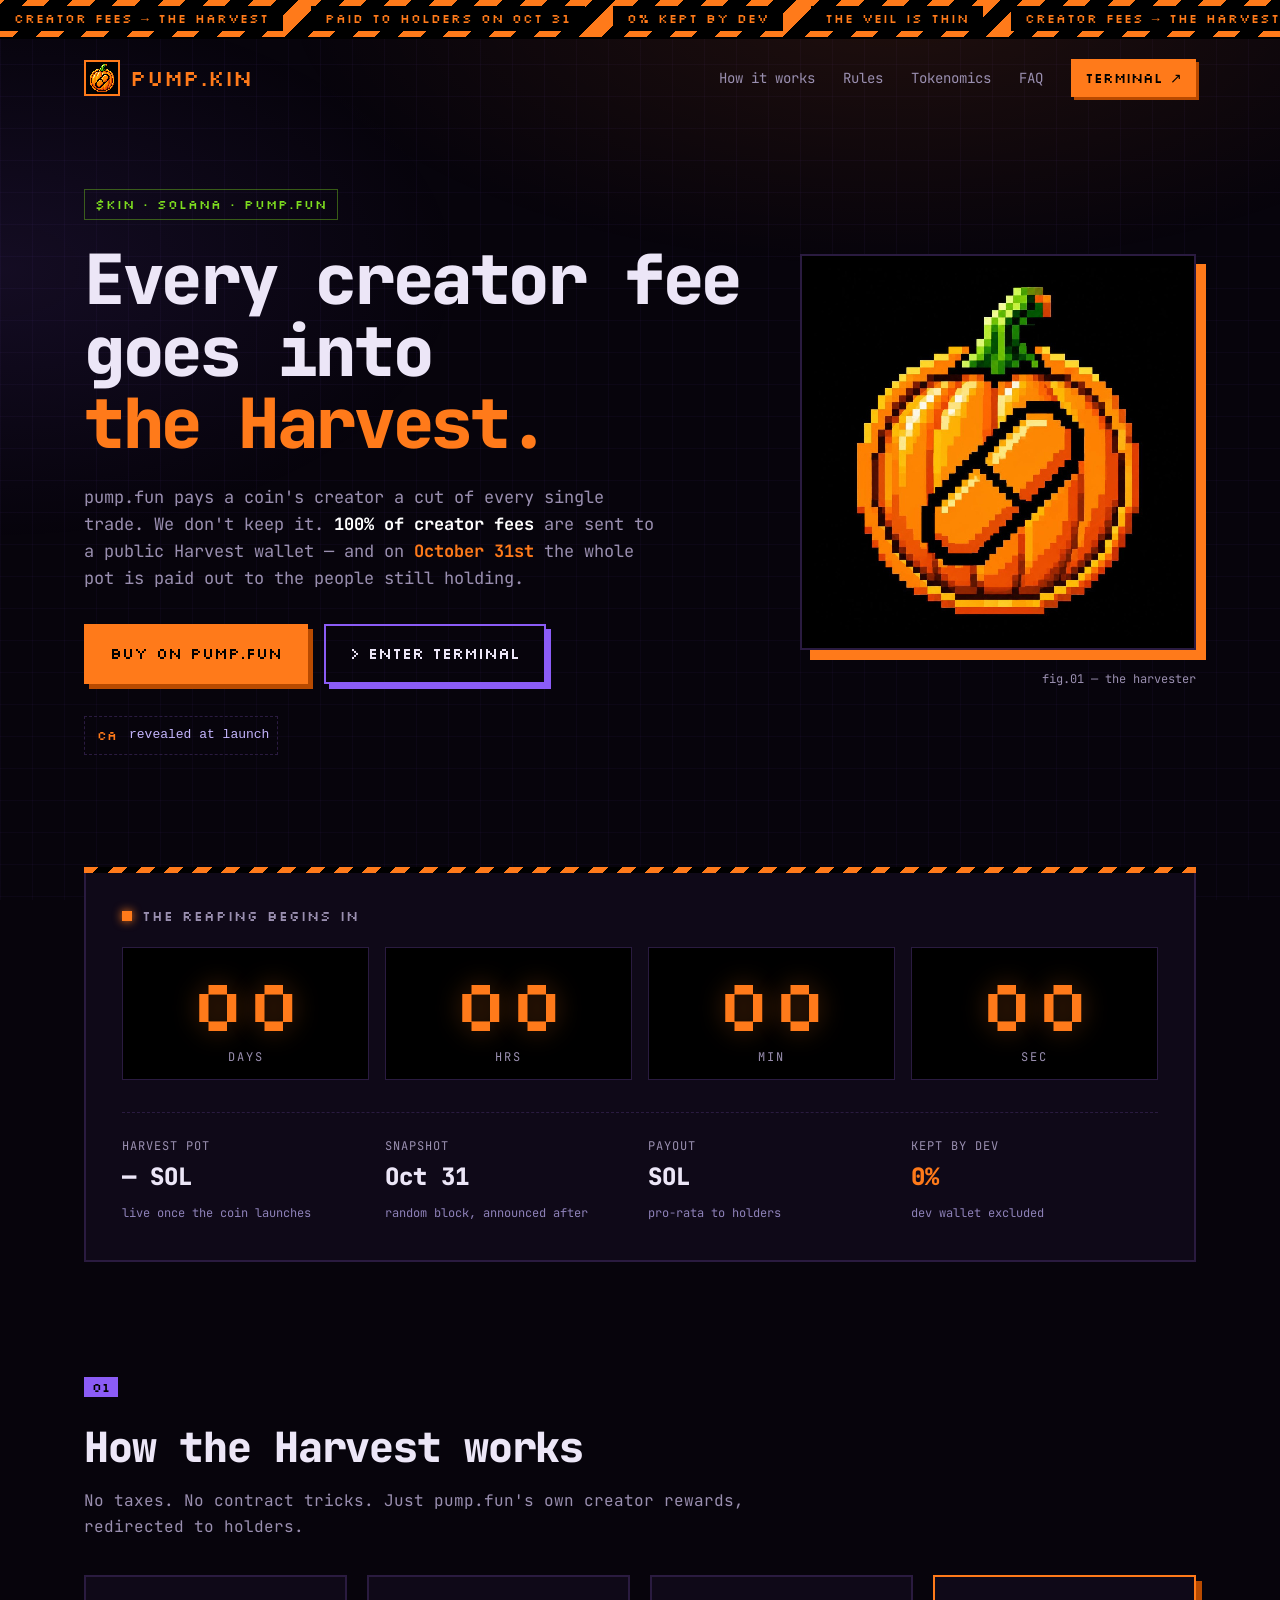
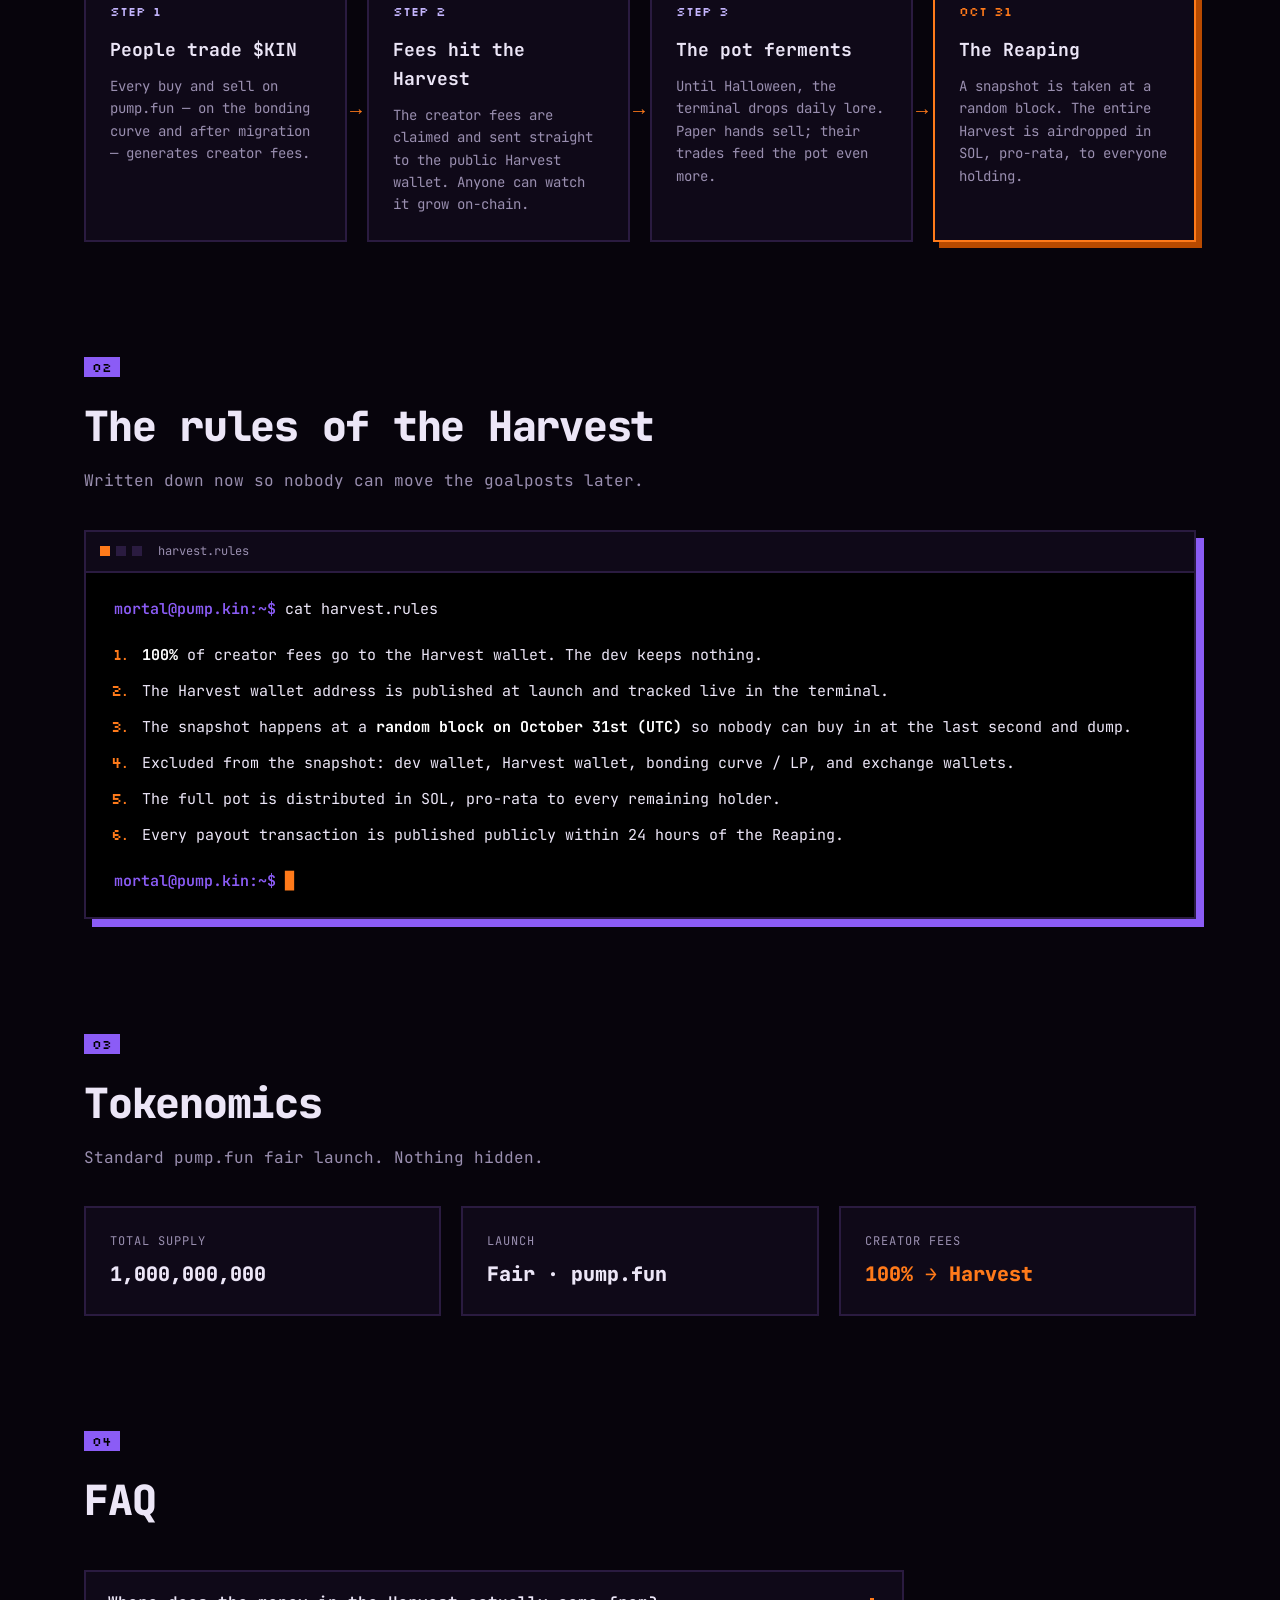
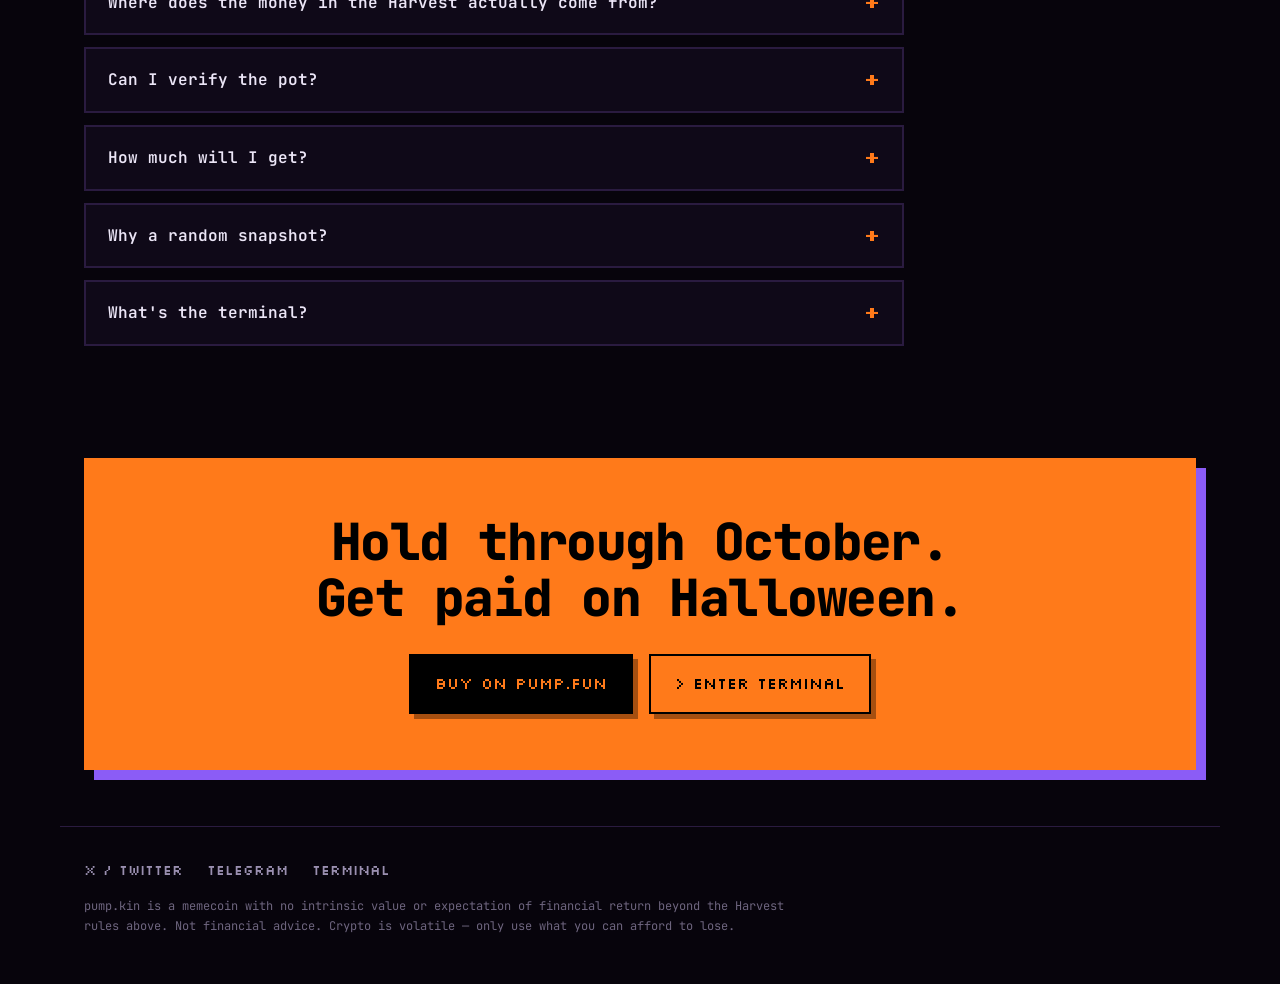
==== commit 314647f8: "Remove buy/sell tax tile" ====
--- a/index.html
+++ b/index.html
@@ -170,7 +170,6 @@
 
         <div class="stats">
             <div class="stat"><small>Total supply</small><strong>1,000,000,000</strong></div>
-            <div class="stat"><small>Buy / sell tax</small><strong>0% / 0%</strong></div>
             <div class="stat"><small>Launch</small><strong>Fair · pump.fun</strong></div>
             <div class="stat"><small>Creator fees</small><strong class="o">100% → Harvest</strong></div>
         </div>
--- a/landing.css
+++ b/landing.css
@@ -342,7 +342,7 @@
 .blink { animation: pulse 1s steps(2) infinite; color: var(--orange); }
 
 /* ---------- Stats ---------- */
-.stats { display: grid; grid-template-columns: repeat(4, 1fr); gap: 20px; }
+.stats { display: grid; grid-template-columns: repeat(3, 1fr); gap: 20px; }
 .stat { border: 2px solid var(--line); background: var(--panel); padding: 24px; }
 .stat small { display: block; font-size: 12px; color: var(--muted); text-transform: uppercase; letter-spacing: 1px; margin-bottom: 6px; }
 .stat strong { font-size: 20px; font-weight: 800; }
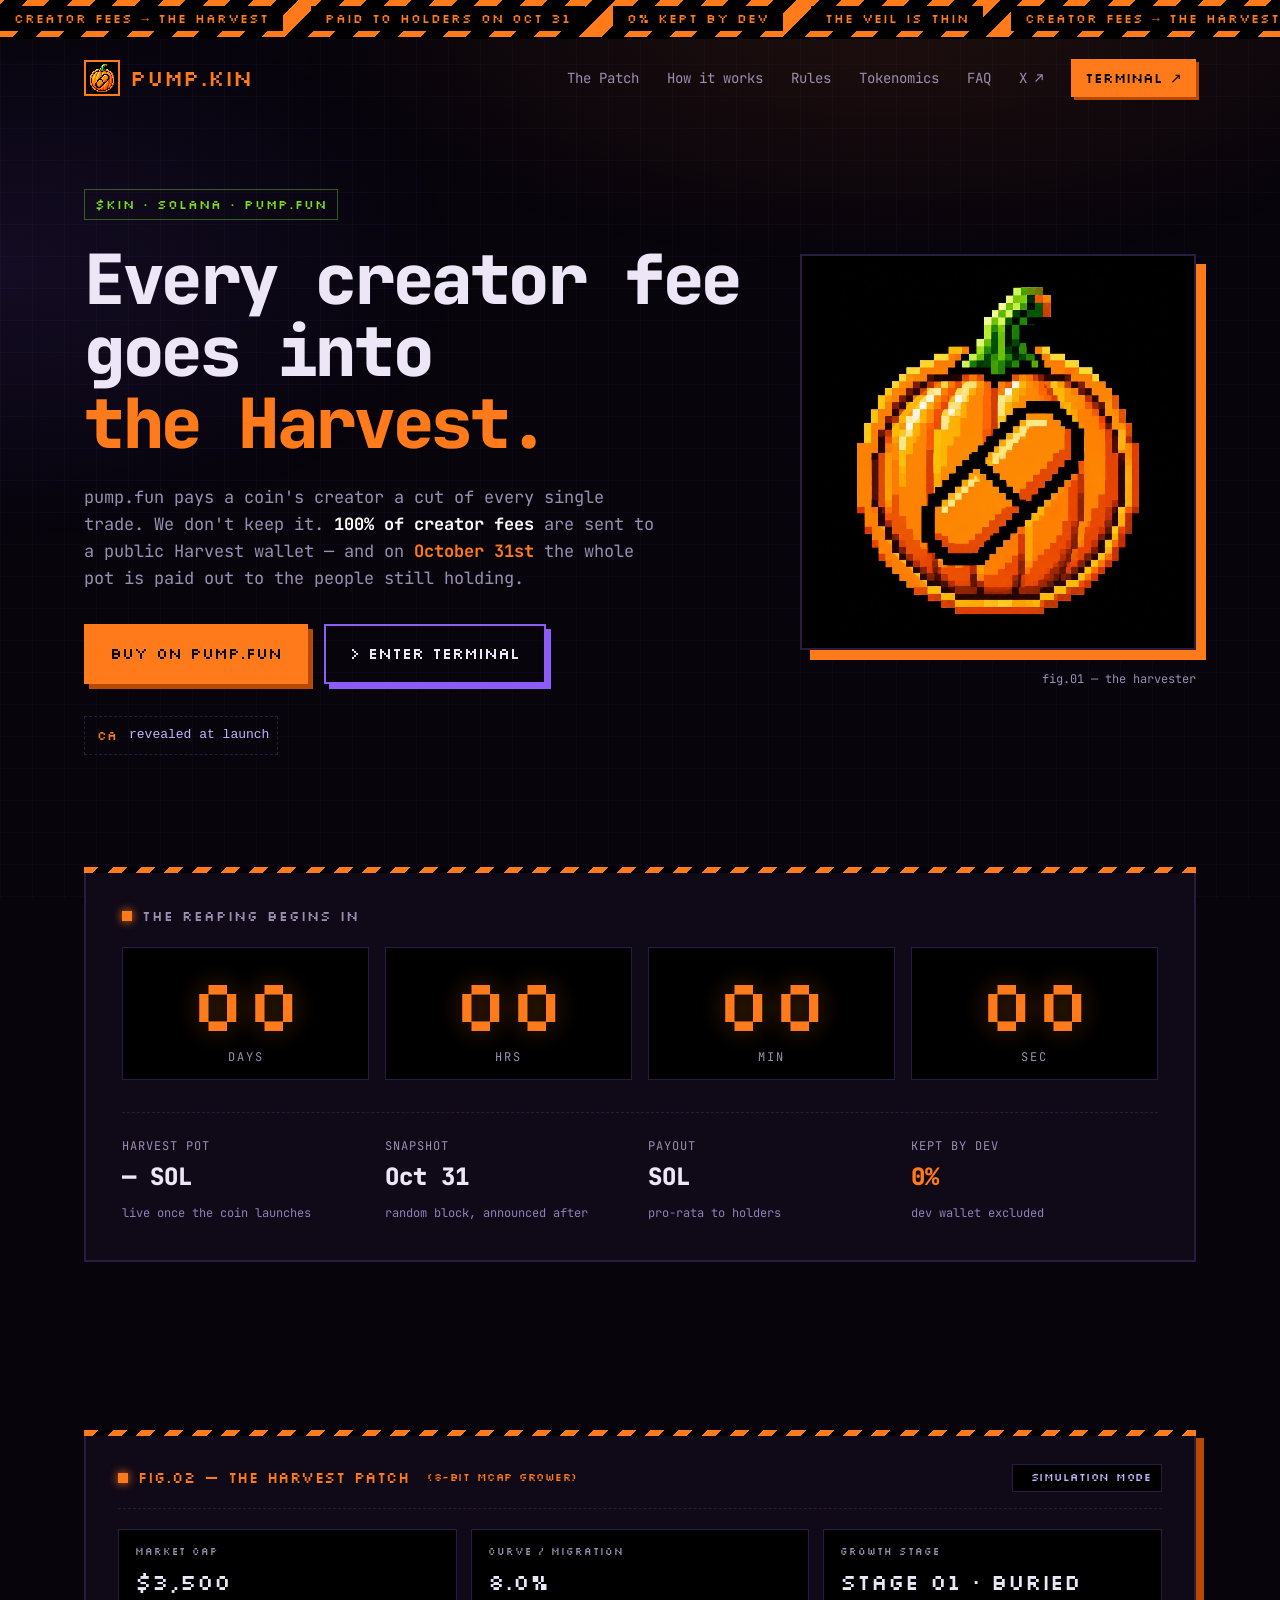
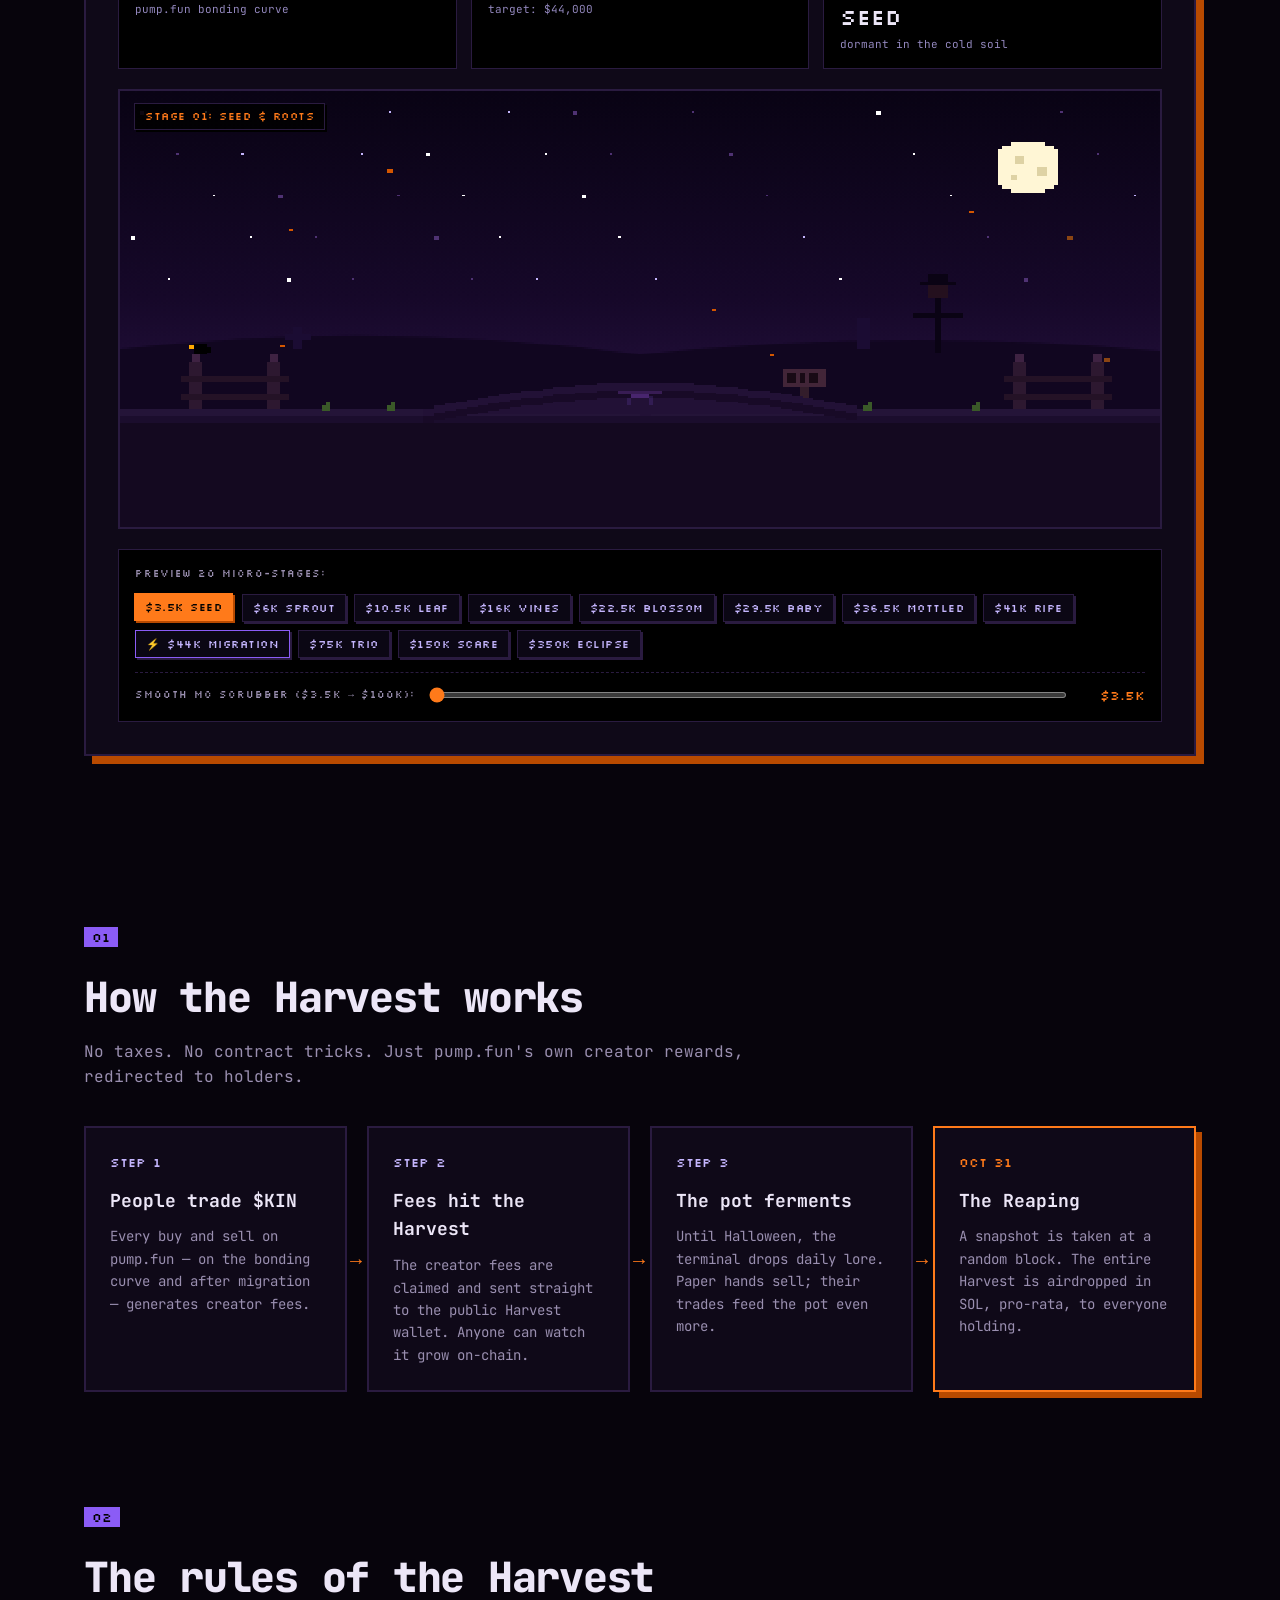
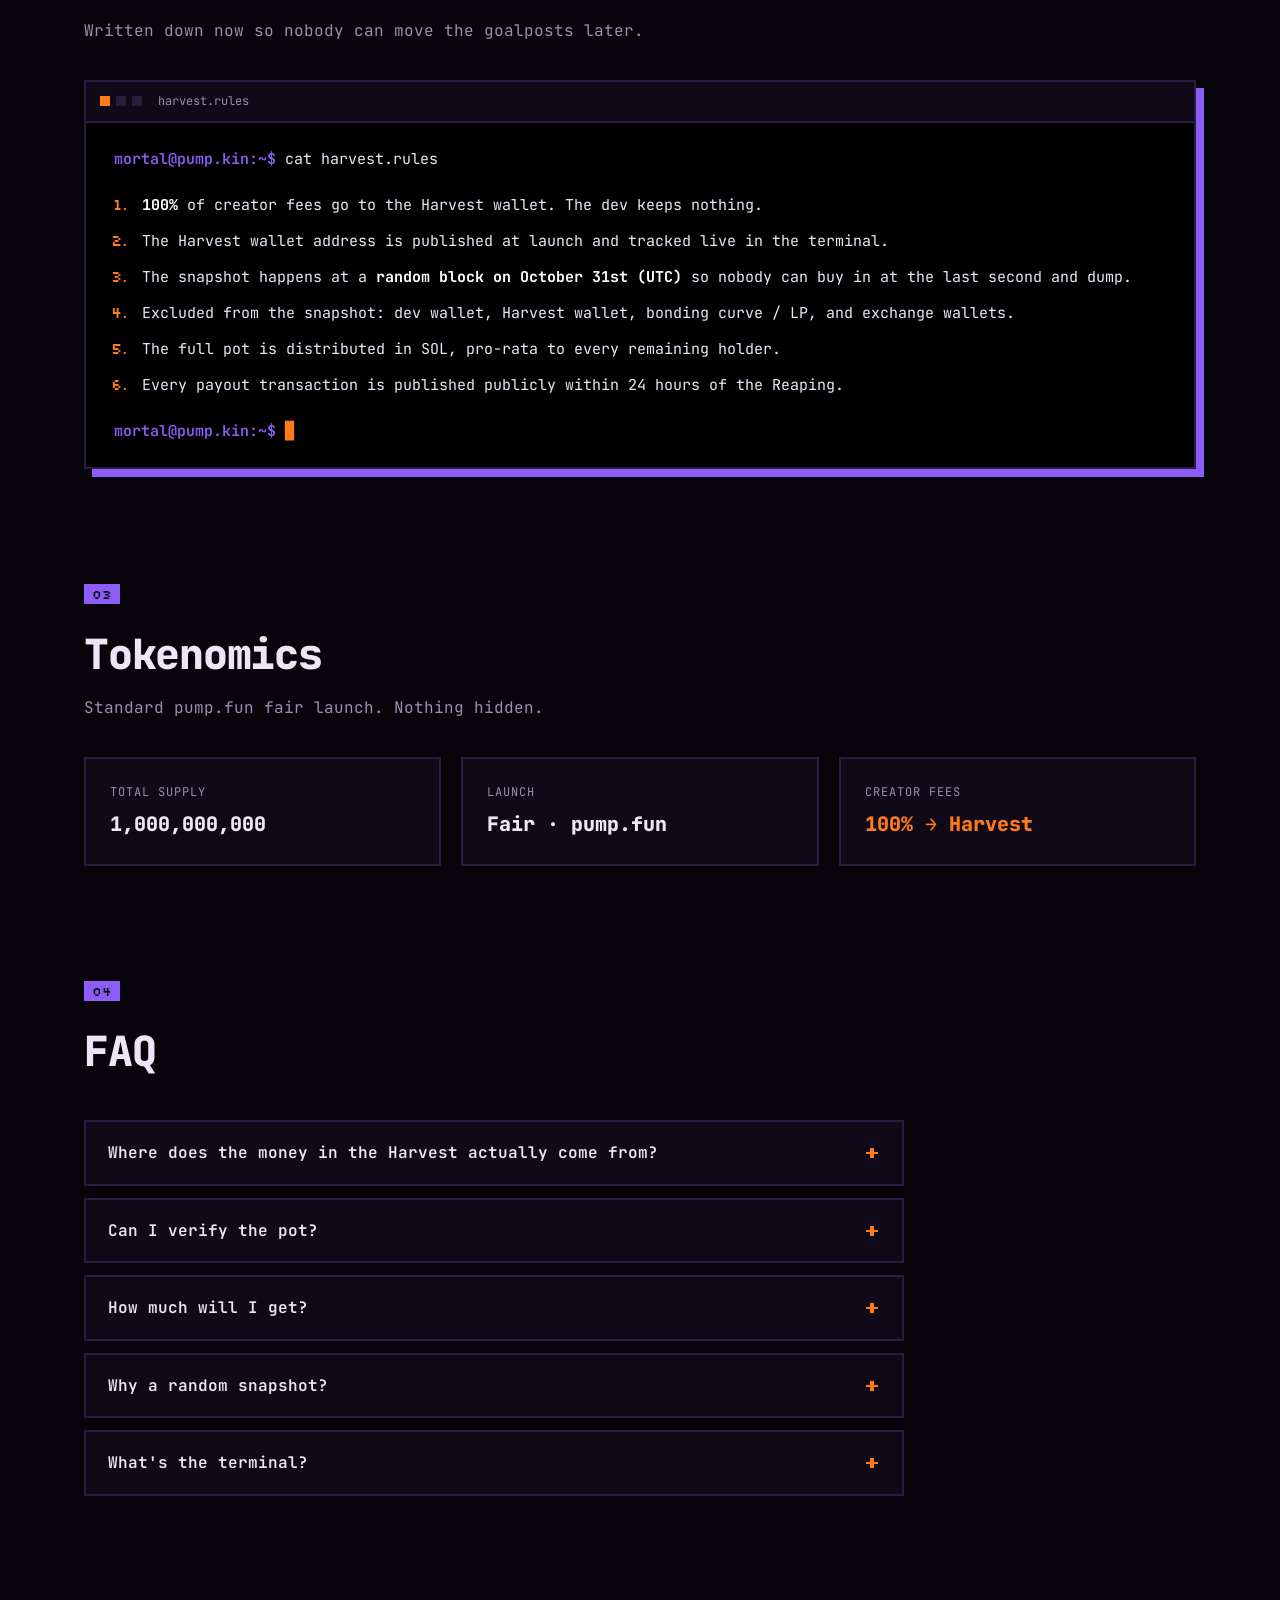
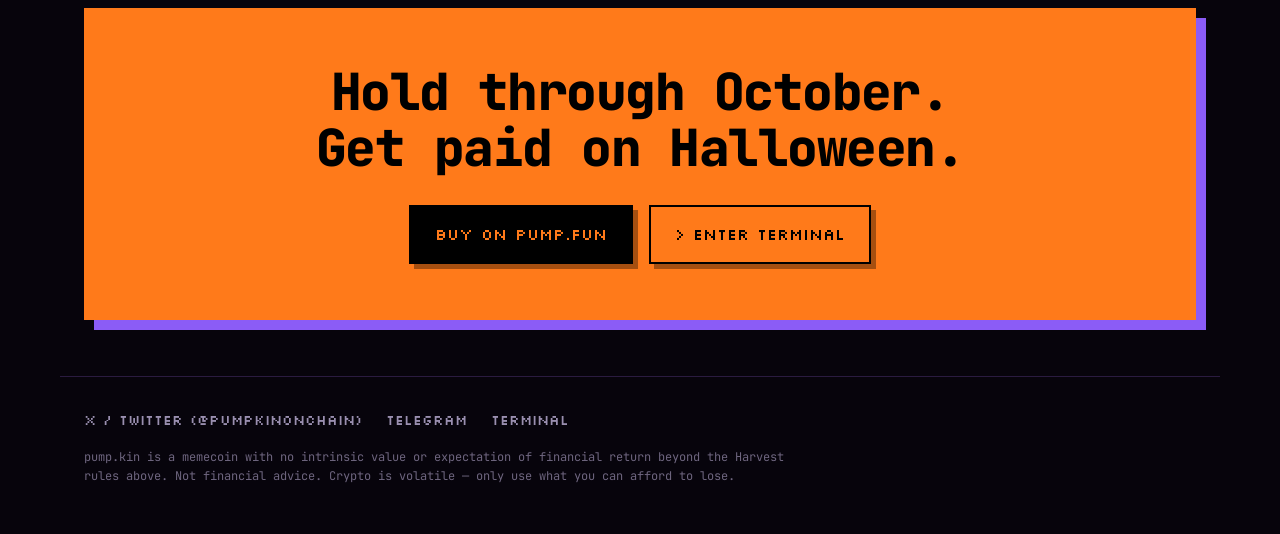
==== commit 56bda76a: "Add 20-stage 8-bit pumpkin patch, live pump.fun MC sync, official X link, and launch config" ====
--- a/index.html
+++ b/index.html
@@ -29,10 +29,12 @@
             <span>pump.kin</span>
         </a>
         <div class="nav-links">
+            <a href="#farm">The Patch</a>
             <a href="#how">How it works</a>
             <a href="#rules">Rules</a>
             <a href="#tokenomics">Tokenomics</a>
             <a href="#faq">FAQ</a>
+            <a href="https://x.com/pumpkinonchain" target="_blank" rel="noopener">X ↗</a>
             <a href="/terminal.html" class="nav-cta">Terminal ↗</a>
         </div>
     </nav>
@@ -103,6 +105,74 @@
         </div>
     </section>
 
+    <!-- THE PUMPKIN PATCH (8-BIT LIVE GROWTH) -->
+    <section id="farm" class="wrap">
+        <div class="farm-panel">
+            <div class="farm-head">
+                <div class="farm-title">
+                    <span class="dot"></span>
+                    <span>FIG.02 — THE HARVEST PATCH</span>
+                    <span class="dim" style="font-size:11px; margin-left: 8px;">(8-BIT MCAP GROWER)</span>
+                </div>
+                <div class="farm-badge" id="farm-badge">
+                    <span class="live-dot" id="farm-live-dot"></span>
+                    <span id="farm-status-text">SIMULATION MODE</span>
+                </div>
+            </div>
+
+            <!-- Stats Bar -->
+            <div class="farm-metrics">
+                <div class="metric">
+                    <small>Market Cap</small>
+                    <strong id="farm-mc-val">$4,200</strong>
+                    <span class="metric-sub" id="farm-mc-sub">pump.fun bonding curve</span>
+                </div>
+                <div class="metric">
+                    <small>Curve / Migration</small>
+                    <strong id="farm-curve-val" class="o">9.5%</strong>
+                    <span class="metric-sub" id="farm-curve-sub">target: $44,000</span>
+                </div>
+                <div class="metric">
+                    <small>Growth Stage</small>
+                    <strong id="farm-stage-val">STAGE 1 · THE SPROUT</strong>
+                    <span class="metric-sub" id="farm-stage-sub">breaking ground</span>
+                </div>
+            </div>
+
+            <!-- 8-Bit Canvas Viewport -->
+            <div class="farm-viewport">
+                <canvas id="farm-canvas" width="480" height="240"></canvas>
+                <div class="farm-overlay-label" id="farm-overlay-label">STAGE 1: SEEDLING</div>
+            </div>
+
+            <!-- Interactive Preview / Control Bar -->
+            <div class="farm-controls">
+                <div class="control-row">
+                    <span class="control-label">PREVIEW 20 MICRO-STAGES:</span>
+                    <div class="tier-buttons">
+                        <button type="button" class="tier-btn active" data-mc="3500">$3.5K SEED</button>
+                        <button type="button" class="tier-btn" data-mc="6000">$6K SPROUT</button>
+                        <button type="button" class="tier-btn" data-mc="10500">$10.5K LEAF</button>
+                        <button type="button" class="tier-btn" data-mc="16000">$16K VINES</button>
+                        <button type="button" class="tier-btn" data-mc="22500">$22.5K BLOSSOM</button>
+                        <button type="button" class="tier-btn" data-mc="29500">$29.5K BABY</button>
+                        <button type="button" class="tier-btn" data-mc="36500">$36.5K MOTTLED</button>
+                        <button type="button" class="tier-btn" data-mc="41000">$41K RIPE</button>
+                        <button type="button" class="tier-btn tier-btn-migrated" data-mc="44000">⚡ $44K MIGRATION</button>
+                        <button type="button" class="tier-btn" data-mc="75000">$75K TRIO</button>
+                        <button type="button" class="tier-btn" data-mc="150000">$150K SCARE</button>
+                        <button type="button" class="tier-btn" data-mc="350000">$350K ECLIPSE</button>
+                    </div>
+                </div>
+                <div class="slider-row">
+                    <span class="slider-label">SMOOTH MC SCRUBBER ($3.5K → $100K):</span>
+                    <input type="range" id="farm-slider" min="3500" max="100000" step="250" value="3500">
+                    <span class="slider-display" id="farm-slider-display">$3.5K</span>
+                </div>
+            </div>
+        </div>
+    </section>
+
     <!-- HOW IT WORKS -->
     <section id="how" class="wrap">
         <div class="section-head">
@@ -219,7 +289,7 @@
 
     <footer class="wrap">
         <div class="foot-links">
-            <a href="https://x.com" target="_blank" rel="noopener">X / Twitter</a>
+            <a href="https://x.com/pumpkinonchain" target="_blank" rel="noopener">X / Twitter (@pumpkinonchain)</a>
             <a href="https://t.me" target="_blank" rel="noopener">Telegram</a>
             <a href="/terminal.html">Terminal</a>
         </div>
--- a/landing.css
+++ b/landing.css
@@ -399,6 +399,213 @@
 .foot-links a:hover { color: var(--orange); }
 footer p { max-width: 720px; opacity: .7; }
 
+/* ---------- 8-Bit Harvest Patch ---------- */
+.farm-panel {
+    background: var(--panel);
+    border: 2px solid var(--line);
+    box-shadow: 8px 8px 0 var(--orange-d);
+    padding: 32px;
+    position: relative;
+    margin-top: 56px;
+    margin-bottom: 56px;
+}
+.farm-panel::before {
+    content: "";
+    position: absolute;
+    top: -2px; left: -2px; right: -2px;
+    height: 6px;
+    background: repeating-linear-gradient(-45deg, var(--orange) 0 10px, #000 10px 20px);
+}
+.farm-head {
+    display: flex;
+    justify-content: space-between;
+    align-items: center;
+    border-bottom: 1px dashed var(--line);
+    padding-bottom: 16px;
+    margin-bottom: 20px;
+    flex-wrap: wrap;
+    gap: 12px;
+}
+.farm-title {
+    font-family: var(--pixel);
+    font-size: 15px;
+    color: var(--orange);
+    display: flex;
+    align-items: center;
+    gap: 10px;
+    letter-spacing: 0.5px;
+}
+.farm-badge {
+    font-family: var(--pixel);
+    font-size: 11px;
+    padding: 4px 10px;
+    border: 1px solid var(--line);
+    background: #000;
+    color: var(--purple-l);
+    display: flex;
+    align-items: center;
+    gap: 8px;
+    letter-spacing: 0.5px;
+}
+.farm-metrics {
+    display: grid;
+    grid-template-columns: repeat(3, 1fr);
+    gap: 14px;
+    margin-bottom: 20px;
+}
+.farm-metrics .metric {
+    background: #000;
+    border: 1px solid var(--line);
+    padding: 14px 16px;
+}
+.farm-metrics small {
+    display: block;
+    font-family: var(--pixel);
+    font-size: 10px;
+    color: var(--muted);
+    text-transform: uppercase;
+    letter-spacing: 1px;
+}
+.farm-metrics strong {
+    display: block;
+    font-family: var(--pixel);
+    font-size: clamp(16px, 2.2vw, 22px);
+    margin: 4px 0 2px;
+    color: var(--text);
+    font-weight: 400;
+}
+.metric-sub {
+    display: block;
+    font-size: 11px;
+    color: var(--purple-l);
+    opacity: .75;
+}
+.farm-viewport {
+    position: relative;
+    background: #06020c;
+    border: 2px solid var(--line);
+    overflow: hidden;
+    width: 100%;
+    aspect-ratio: 2 / 1;
+    max-height: 440px;
+    box-shadow: inset 0 0 30px rgba(0, 0, 0, 0.9);
+}
+.farm-rumble {
+    animation: rumble 0.12s ease-in-out infinite;
+    border-color: var(--orange) !important;
+    box-shadow: 0 0 24px rgba(255, 122, 26, 0.5), inset 0 0 30px rgba(0, 0, 0, 0.9) !important;
+}
+@keyframes rumble {
+    0% { transform: translate(0, 0); }
+    25% { transform: translate(-3px, 2px); }
+    50% { transform: translate(3px, -2px); }
+    75% { transform: translate(-2px, -3px); }
+    100% { transform: translate(0, 0); }
+}
+#farm-canvas {
+    width: 100%;
+    height: 100%;
+    display: block;
+    image-rendering: pixelated;
+    image-rendering: crisp-edges;
+}
+.farm-overlay-label {
+    position: absolute;
+    top: 12px;
+    left: 14px;
+    font-family: var(--pixel);
+    font-size: 11px;
+    color: var(--orange);
+    background: rgba(0, 0, 0, 0.85);
+    border: 1px solid var(--line);
+    padding: 4px 10px;
+    letter-spacing: 0.5px;
+    pointer-events: none;
+    box-shadow: 2px 2px 0 #000;
+}
+.farm-controls {
+    margin-top: 20px;
+    background: #000;
+    border: 1px solid var(--line);
+    padding: 16px;
+    display: flex;
+    flex-direction: column;
+    gap: 14px;
+}
+.control-row {
+    display: flex;
+    align-items: center;
+    justify-content: space-between;
+    flex-wrap: wrap;
+    gap: 12px;
+}
+.control-label, .slider-label {
+    font-family: var(--pixel);
+    font-size: 10px;
+    color: var(--muted);
+    letter-spacing: 1px;
+    flex-shrink: 0;
+}
+.tier-buttons {
+    display: flex;
+    flex-wrap: wrap;
+    gap: 8px;
+}
+.tier-btn {
+    font-family: var(--pixel);
+    font-size: 11px;
+    background: rgba(139, 92, 246, 0.08);
+    color: var(--purple-l);
+    border: 1px solid var(--line);
+    box-shadow: 2px 2px 0 var(--line);
+    padding: 6px 10px;
+    cursor: pointer;
+    transition: all .1s;
+    letter-spacing: 0.5px;
+}
+.tier-btn:hover {
+    border-color: var(--orange);
+    color: var(--orange);
+}
+.tier-btn.active {
+    background: var(--orange);
+    color: #000;
+    border-color: var(--orange);
+    box-shadow: 2px 2px 0 var(--orange-d);
+    transform: translate(-1px, -1px);
+}
+.tier-btn-migrated {
+    border-color: var(--purple);
+    color: #c4b5fd;
+}
+.slider-row {
+    display: flex;
+    align-items: center;
+    gap: 14px;
+    border-top: 1px dashed var(--line);
+    padding-top: 12px;
+}
+#farm-slider {
+    flex: 1;
+    height: 6px;
+    accent-color: var(--orange);
+    background: var(--line);
+    cursor: pointer;
+}
+.slider-display {
+    font-family: var(--pixel);
+    font-size: 13px;
+    color: var(--orange);
+    min-width: 64px;
+    text-align: right;
+}
+
+@media (max-width: 760px) {
+    .farm-metrics { grid-template-columns: 1fr; gap: 8px; }
+    .farm-panel { padding: 20px 16px; }
+    .control-row { flex-direction: column; align-items: flex-start; }
+}
+
 /* ---------- Responsive ---------- */
 @media (max-width: 960px) {
     .hero { grid-template-columns: 1fr; gap: 48px; padding-top: 40px; }
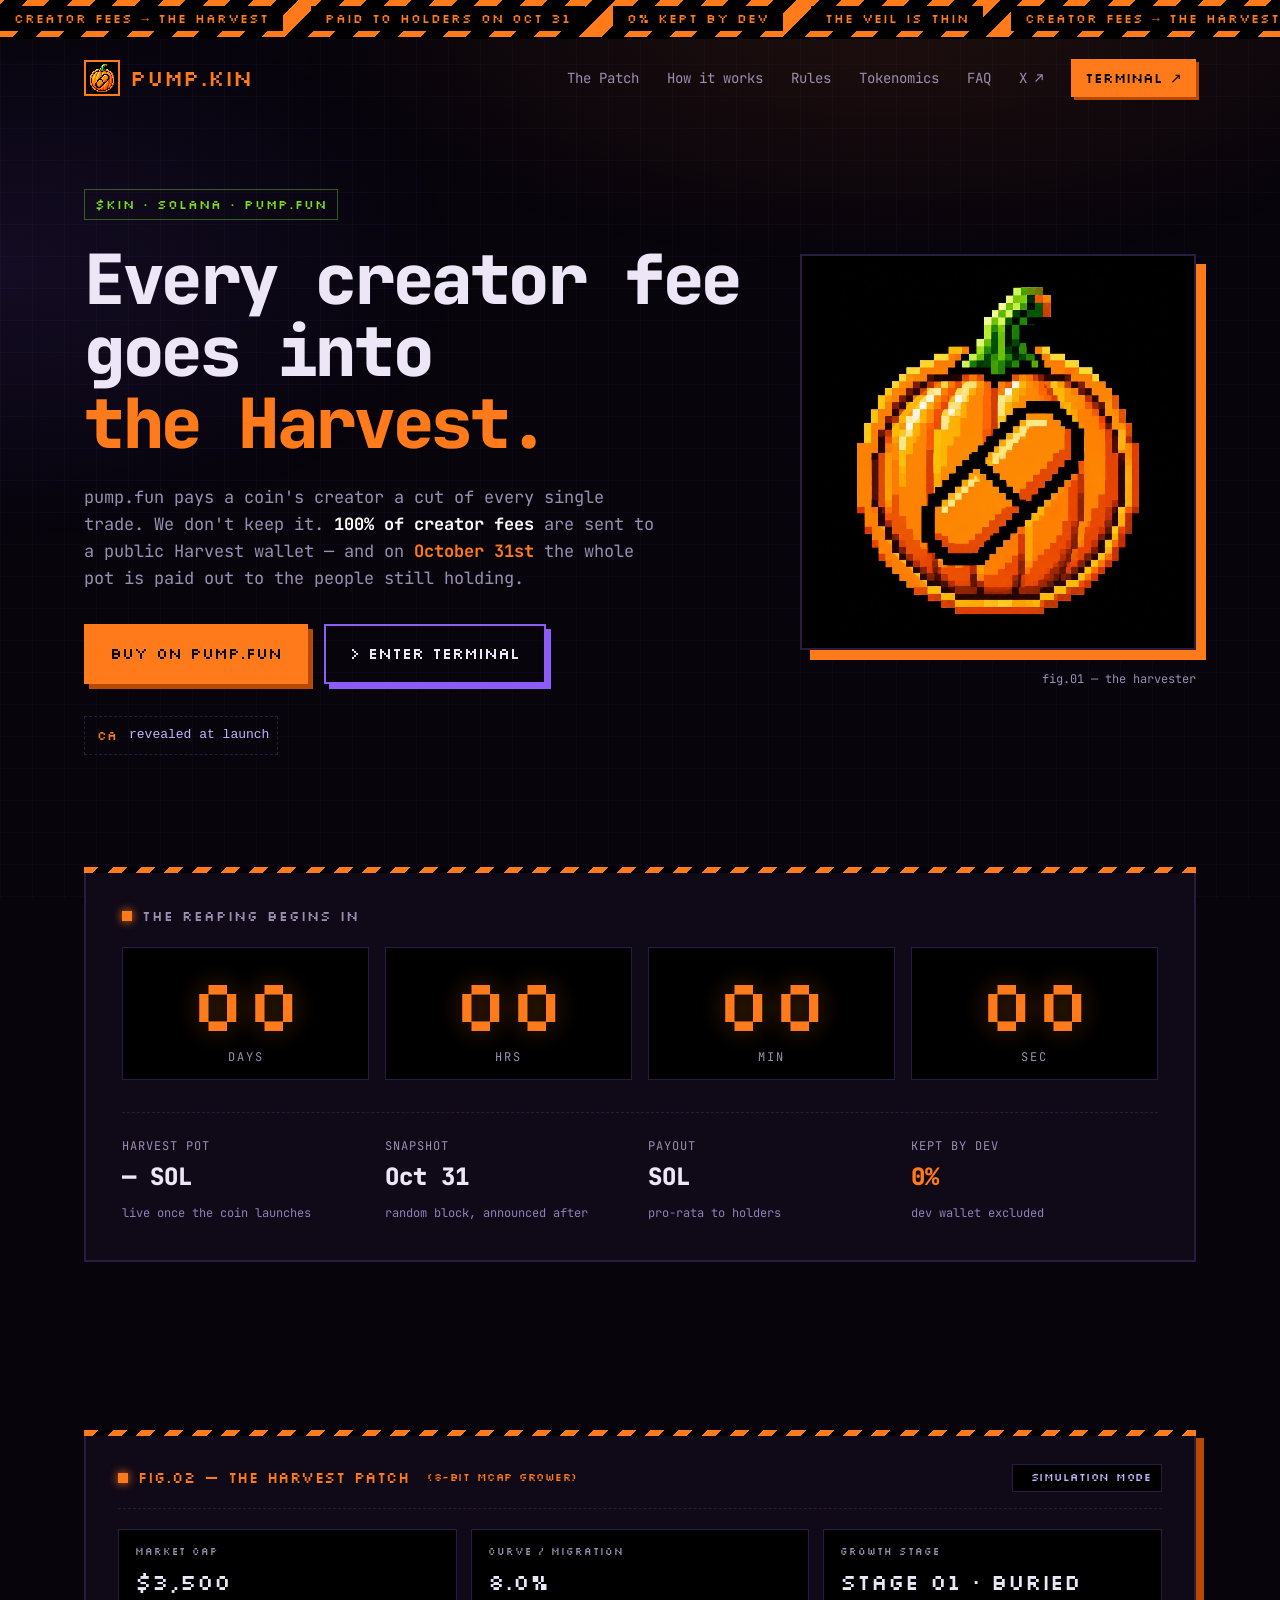
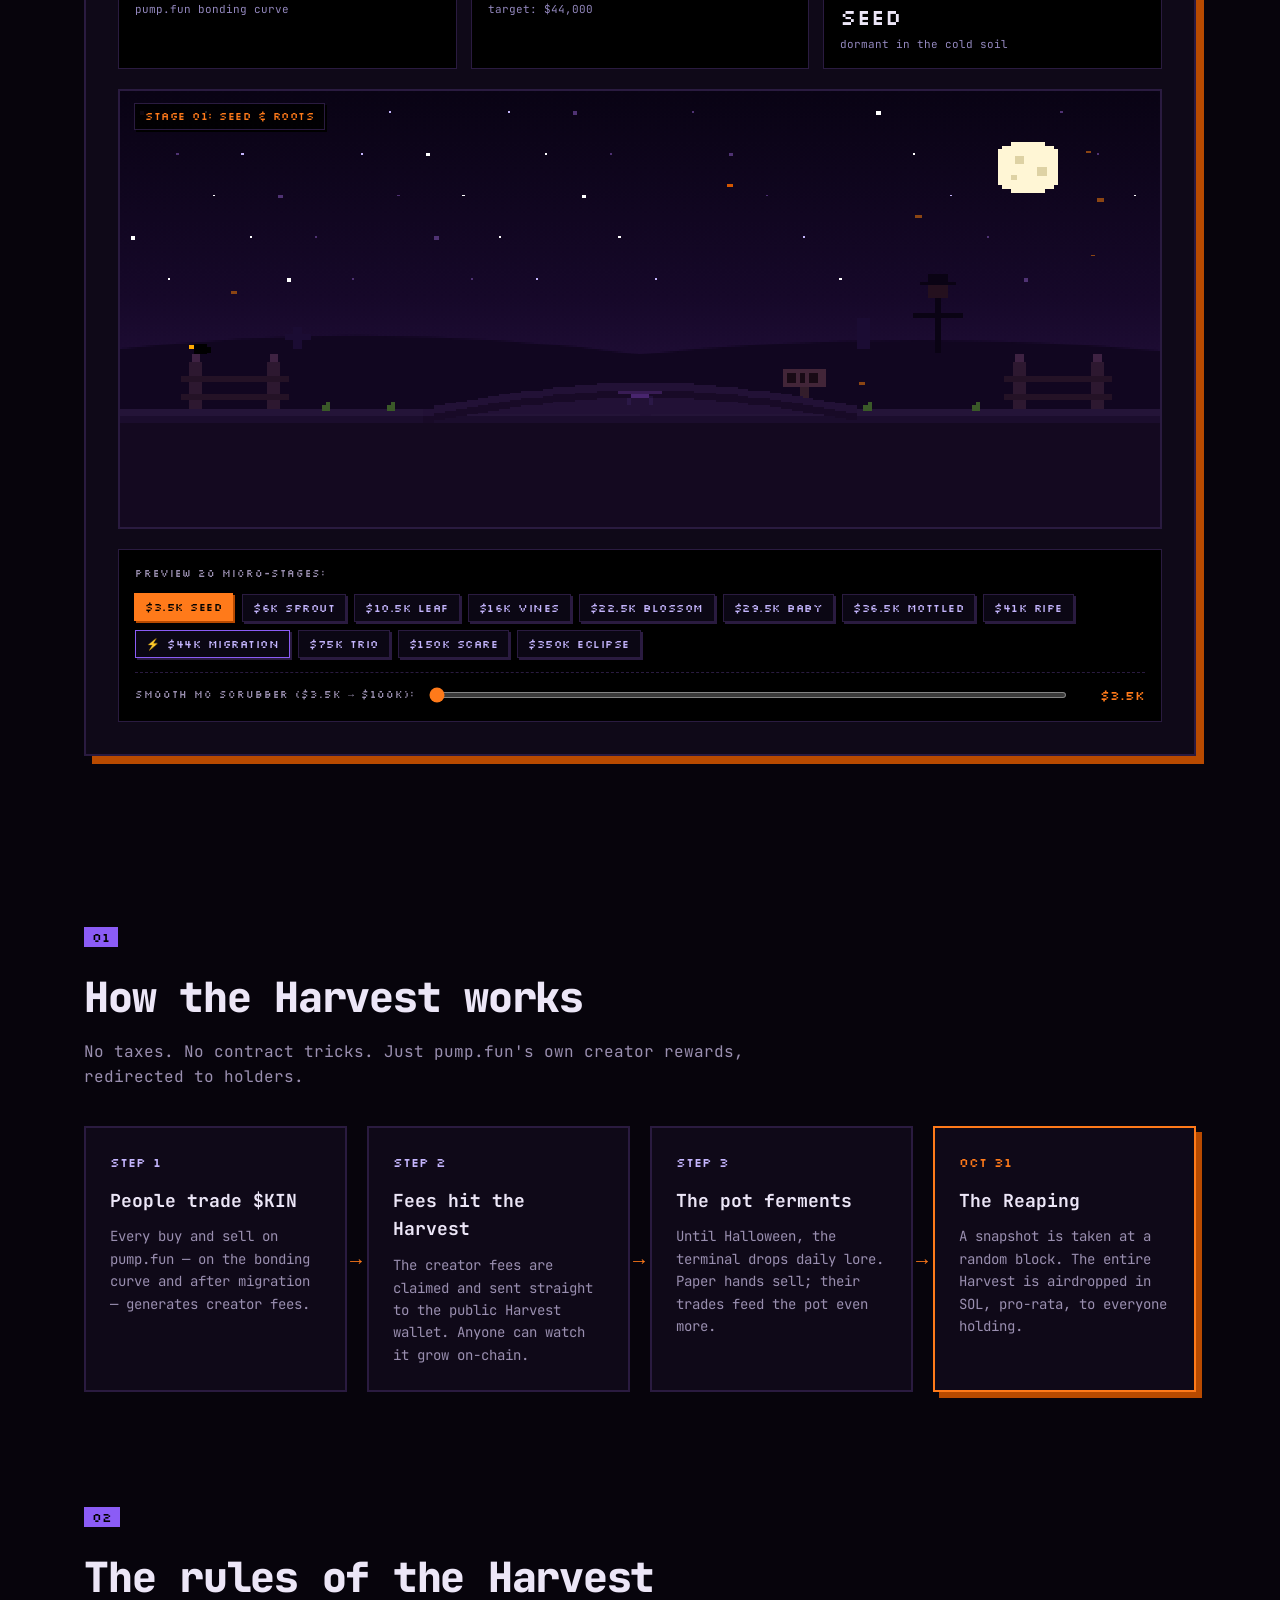
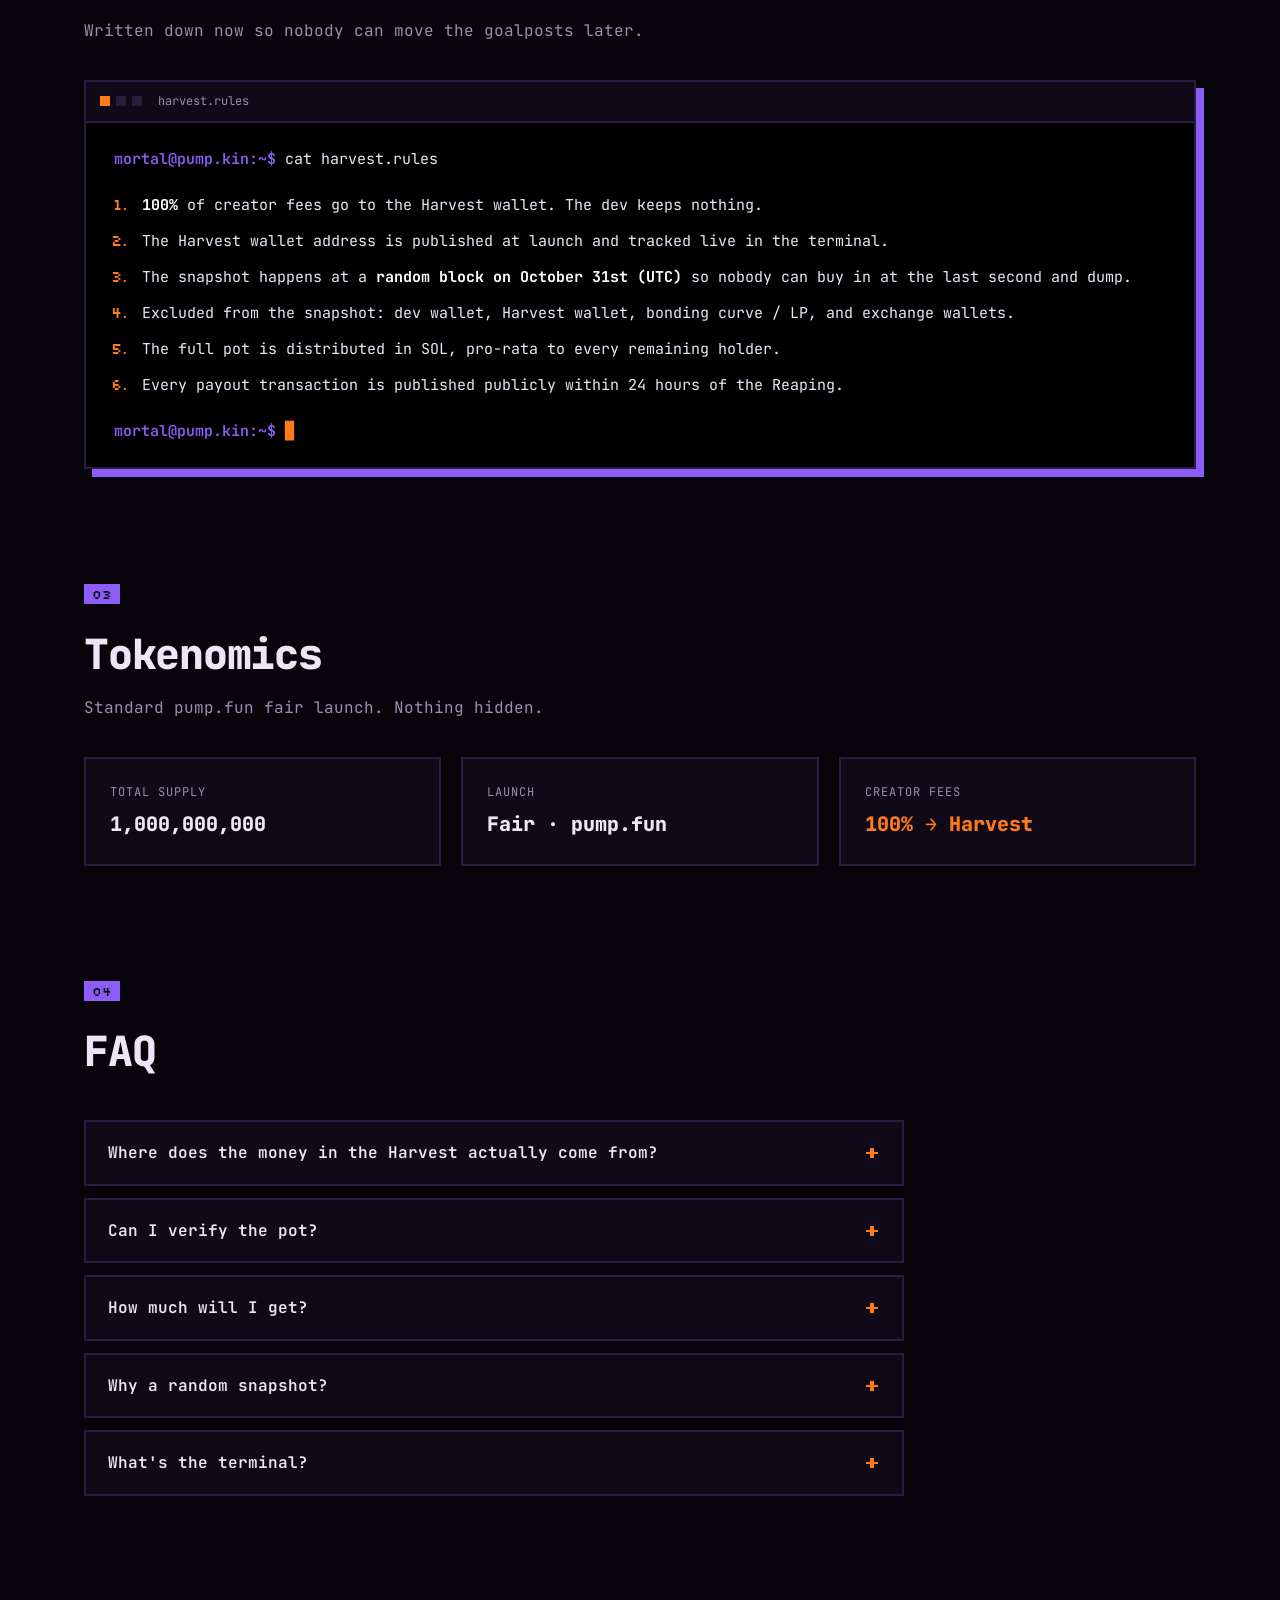
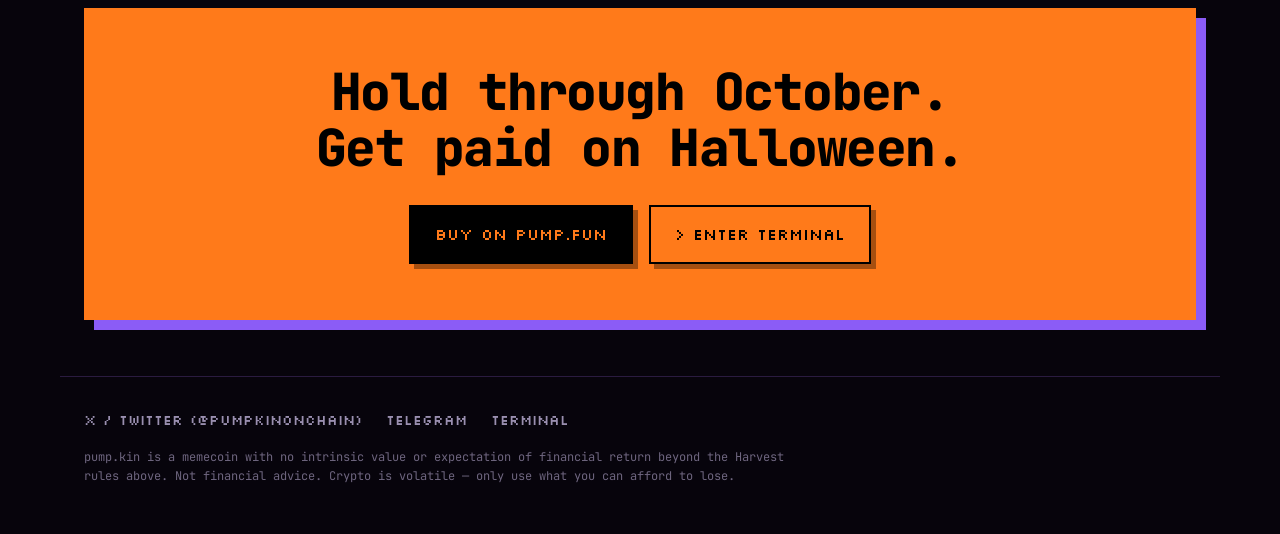
==== commit 20a8c780: "Add master config.js, auto-creator wallet detection, USD pot calculation, and live Solscan link" ====
--- a/index.html
+++ b/index.html
@@ -84,7 +84,7 @@
                 <div class="pot">
                     <small>Harvest pot</small>
                     <strong id="pot-value">— SOL</strong>
-                    <em>live once the coin launches</em>
+                    <em id="pot-sub">live once the coin launches</em>
                 </div>
                 <div class="pot">
                     <small>Snapshot</small>
@@ -296,6 +296,7 @@
         <p>pump.kin is a memecoin with no intrinsic value or expectation of financial return beyond the Harvest rules above. Not financial advice. Crypto is volatile — only use what you can afford to lose.</p>
     </footer>
 
+    <script src="config.js"></script>
     <script src="landing.js"></script>
 </body>
 </html>
